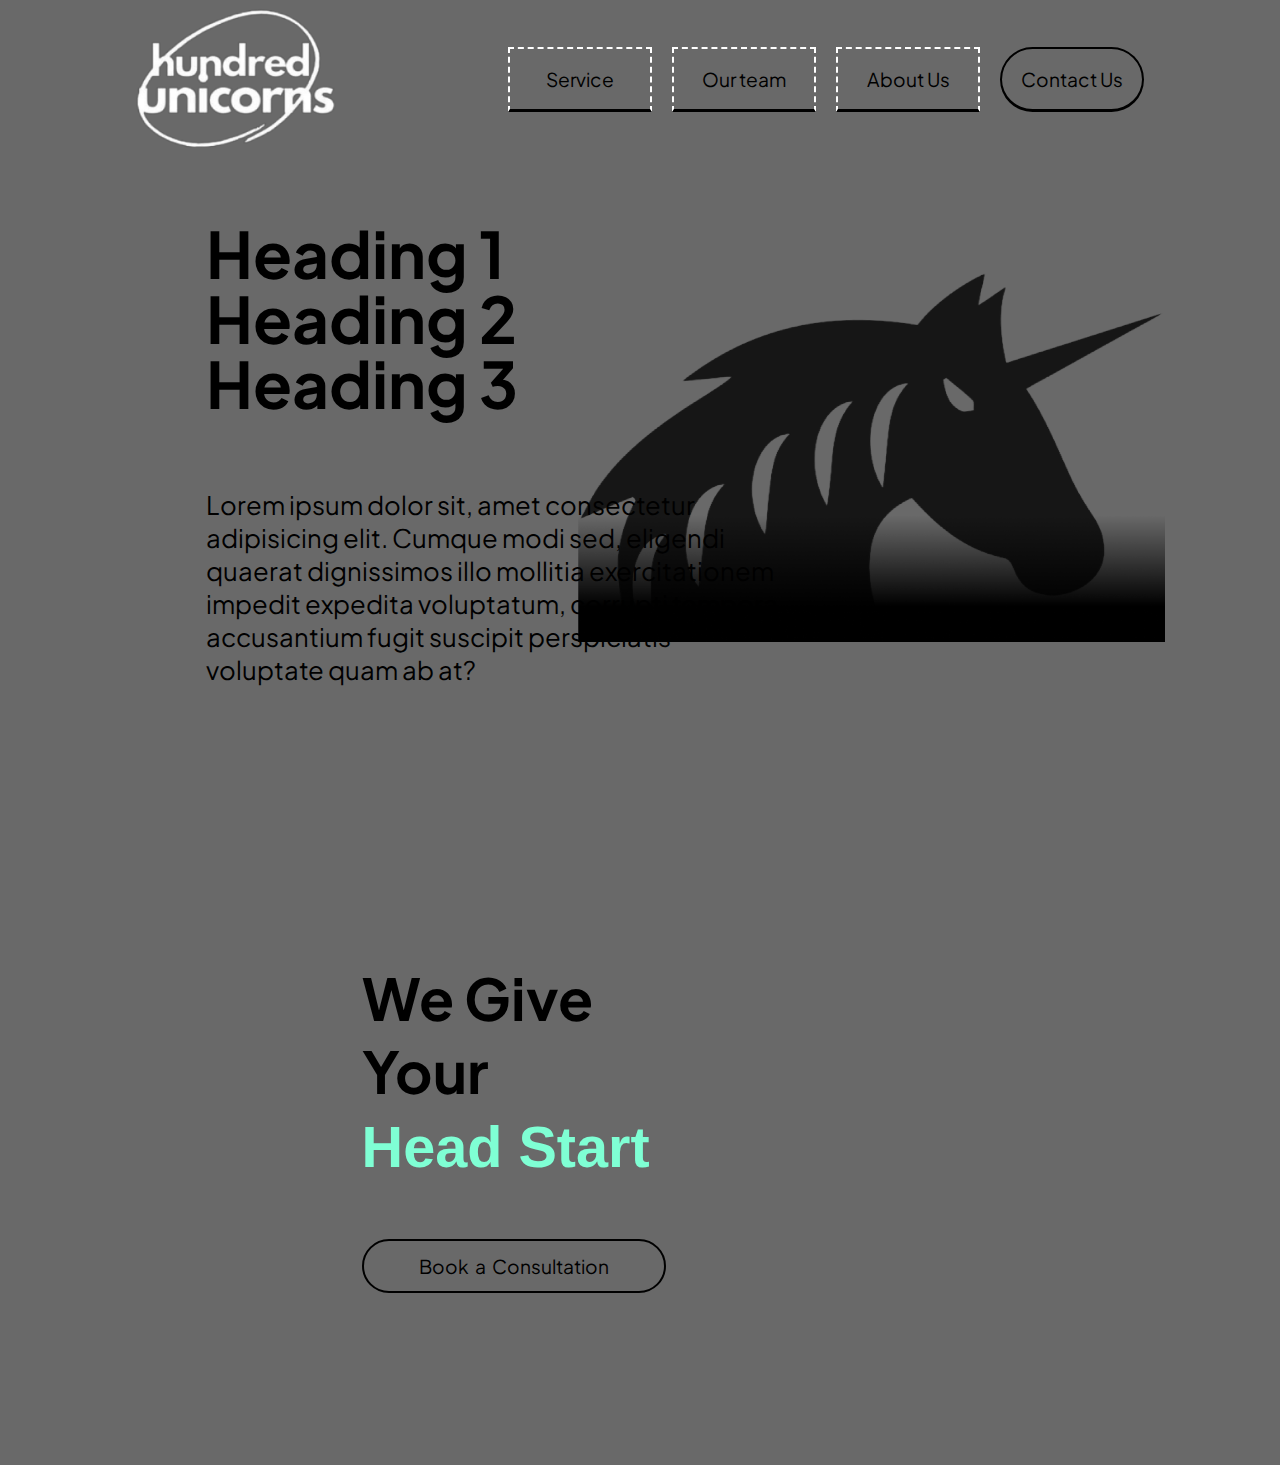
==== index.html @ 68824074 "save" ====
<!DOCTYPE html>
<html lang="en">

<head>
    <meta charset="UTF-8">
    <meta name="viewport" content="width=device-width, initial-scale=0.1">
    <title>Hundred Unicorns</title>



    <link rel="stylesheet"
        href="https://fonts.googleapis.com/css2?family=Plus Jakarta Sans:wght@400;500;600;700&display=swap">

    <link rel="stylesheet" href="css/bg.css">
    <link rel="stylesheet" href="css/nav.css">
    <link rel="stylesheet" href="css/main-unicorn.css">
    <link rel="stylesheet" href="css/main-book.css">
</head>

<body>
    <nav>
        <img src="public/logo1@2x.png" alt="">
        <div id="navbar">
            <a href="" class="nav-item" tabindex="2">
                <li>Service</li>
            </a><a href="" class="nav-item" tabindex="3">
                <li>Our team</li>
            </a><a href="" class="nav-item" tabindex="4">
                <li>About Us</li>
            </a><a href="" id="contact-us-nav" tabindex="1">
                <li>Contact Us</li>
            </a>
        </div>

        <div class="menu">
            <svg width="100" height="100" viewBox="0 0 100 100">
                <path class="line top" d="M 20,30 H 80" />
                <path class="line middle" d="M 20,50 H 80" />
                <path class="line bottom" d="M 20,70 H 80" />
            </svg>
        </div>
    </nav>
    <!-- for the menu in mobile -->
    <div id="menu-phone" class="display-toggle-off">
        <a href="" class="menu-item-bottom" style="border-top-left-radius: 20px; border-top-right-radius: 20px;">
            Service
        </a><a href="" class="menu-item-bottom">
            About us
        </a><a href="" class="menu-item-bottom">
            Our Team
        </a><a href="" id="contact-menu">
            Contact us
        </a>
    </div>
    <script src="./js/nav.js"></script>
    <!-- the above code is only for navabr -->

    <main>
        <section id="unicorn">
            <div>
                <div id="unicorn-1">
                    <!-- for headings -->
                    <div id="unicorn-1-1">
                        <h1>Heading 1</h1>
                        <h1>Heading 2</h1>
                        <h1>Heading 3</h1>
                    </div>
                    <!-- para below heading -->
                    <div id="unicorn-1-2">
                        Lorem ipsum dolor sit, amet consectetur adipisicing elit. Cumque modi sed, eligendi quaerat
                        dignissimos illo mollitia exercitationem impedit expedita voluptatum, corrupti tempora
                        accusantium fugit suscipit perspiciatis voluptate quam ab at?
                    </div>
                </div>
                <!-- <img src="public/unicorn@2x.png" alt=""> -->
            </div>
        </section>

        <section id="book">
            <!-- here the numbers represent how the design is divided -->
            <div id="book-1">
                <h1>
                    We Give
                    <br>
                    Your
                    <br>
                    <span>Head Start</span>
                </h1>
                <a href="">Book &nbsp;a &nbsp;Consultation</a>
            </div>
            <!-- <div id="book-2">
                <img src="public/style-triangle.svg" alt="" id="book-2-1">
                <img src="public/mail.svg" alt="" id="book-2-2">
                <img src="public/arc.svg" alt="" id="book-2-3">
                <img src="public/person@2x.png" alt="" id="book-2-4">
            </div> -->
        </section>
    </main>


</body>

</html>
---- css/bg.css ----
body{
    background:#696969;
}
---- css/nav.css ----
nav {
    display: flex;
    flex-direction: row;
    flex-wrap: nowrap;
    margin: 6px 10vw;
    justify-content: space-between;
    gap: 80px
}

nav>img {
    width: 200px;
}

#navbar {
    display: flex;
    flex-direction: row;
    flex-wrap: wrap;
    gap: 20px;
    align-items: center;
    justify-content: center;

    display: none;

}

@media screen and (min-width:1024px) {
    #navbar {
        display: flex;
    }

    #menu-phone{
        display:none
    }




}

#navbar li {
    list-style: none;
}

#navbar a {
    width: 140px;
    height: 60px;
    font-size: 1.2rem;
    display: flex;
    align-items: center;
    flex-wrap: nowrap;
    justify-content: center;
    color: black;
    text-decoration: none;
    font-family: Plus Jakarta Sans;

    border-bottom: 3px solid #000;

    transition-property: color, background-color, border-color, text-decoration-color, fill, stroke;
    transition-timing-function: cubic-bezier(0.4, 0, 0.2, 1);
    transition-duration: 150ms;
}

.nav-item {
    border: 2px dashed #fff;
    border-bottom: 3px solid #000;
}

.nav-item:hover,
.nav-item:focus {
    border: 2px dashed #000;
    border-bottom: 3px solid #000;
}

#contact-us-nav {
    width: 170px;
    border-radius: 9999px;
    border: 2px solid #000;
    transition-property: color, background-color, border-color, text-decoration-color, fill, stroke;
    transition-timing-function: cubic-bezier(0.4, 0, 0.2, 1);
    transition-duration: 150ms;
}

#contact-us-nav:hover,
#contact-us-nav:focus {
    border: 2px solid #fff;
    background: #000;
    color: #fff;
}

.menu {
    cursor: pointer;
}

.line {
    stroke-width: 6;
    stroke-linecap: round;
    stroke: #000;
    transition: all 500ms;
}

.top {
    transform-origin: 26px 40px;
}

.middle {
    stroke-dasharray: 60 60;
}

.bottom {
    transform-origin: 26px 60px;
}

.menu .line {
    stroke: #000;
}

.menu .top1 {
    transform: rotate(45deg);
}

.menu .middle1 {
    stroke-dasharray: 1 60;
    stroke-dashoffset: -30;
}

.menu .bottom1 {
    transform: rotate(-45deg);
}

.menu {
    display: none
}


@media screen and (max-width:1024px) {
    .menu {
        align-self: center;
        display: flex;
        justify-content: center;
        align-items: center;
        height: 40px;
        width: fit-content;
        border: 2px solid #000;
        width: 50px;
        border-radius: 9999px;
    }

    .menu>svg {
        height: 40px
    }

    nav > img{
        width:10em;
    }

    nav {
        justify-content: space-between;
        gap: 20%;
    }


}

#menu-phone {
    /* width:100%; */
    box-sizing: border-box;
    border: 2px solid #000;
    text-align: left;
    /* padding: 0px 8px; */
    border-radius: 20px;
    /* display: flex; */
    color: #000;
    flex-direction: column;
    font-family: Plus Jakarta Sans;
    transition: transform,display ease-in 0.3s;
    margin-bottom: 20px;
}

#menu-phone>a {
    color: #000;
    width:100%;
    /* align-self:center; */
    text-align:center;
    box-sizing: border-box;
    padding: 4px;
    font-size:1.1rem;
    
    text-decoration: none;
    /* border-bottom:2px solid #000; */
}

#menu-phone > a:hover{
    font-size:1.18rem;
    color:#fff;

}



.menu-item-bottom {
    border-bottom:2px solid #000;
}

.menu-item-bottom:hover{
    background: #696969;
    color:#fff
}

#contact-menu{
    width: 170px;
    /* border-radius: 9999px; */
    border-bottom-right-radius: 20px;
    border-bottom-left-radius: 20px;
    /* border: 2px solid #000; */
    transition-property: color, background-color, border-color, text-decoration-color, fill, stroke;
    transition-timing-function: cubic-bezier(0.4, 0, 0.2, 1);
    transition-duration: 150ms;
    color:#fff;
}

#contact-menu:hover,
#contact-menu:focus {
    /* border: 2px solid #fff; */
    background: #000;
    color: #fff;
}

.display-toggle-on{
    display:flex;
}
.display-toggle-off{
    display:none;
}
---- css/main-unicorn.css ----
#unicorn{
    display: flex;
    flex-direction:row;
    align-items:center;
    justify-content:center;
    background: url("../public/unicorn@2x.png");
    background-size: 80%;
    background-repeat: no-repeat;
    background-position: center;
    background-clip: content-box;
    /* background-blend-mode: difference; */
    height:600px;
    margin-left:15%;
}

#unicorn > div{
    display: flex;
}

#unicorn-1{
    display:flex;
    flex-direction:column;
    gap:80px;
    justify-content:center;
    width:50%;
    min-width:600px;

    padding: 5px 8px;
    box-sizing: border-box;

    font-family: Plus Jakarta Sans;

    z-index:2
}

#unicorn-1-1  h1{
    margin:-15px 0px;
    /* color:red; */
    font-size:4rem;
    
}

#unicorn-1-2{
    font-size:1.6rem;
    
}



@media screen and (max-width:1024px){
    #unicorn-1{
        /* width:100%; */
        min-width: 100%;
        gap:40px;
        
    }

    #unicorn-1-2{
        font-size:1.1rem;
    }

    #unicorn-1-1  h1{
        /* color:red; */
        font-size:2.5rem;
        
    }

    #unicorn{
        background-size:100%;
        height: 400px;
        margin-left:5%;
        
    }
}
---- css/main-book.css ----
#book {
    font-family: Plus Jakarta Sans;
    height: 700px;
    display: flex;
    align-items: center;
    justify-content: center;
    gap: 20%;
    margin-left:-20%;
    flex-wrap:wrap;
}

#book-1 {
    padding:6px 8px;
    display: flex;
    flex-direction: column;
    gap: 20px;
}

#book-1>h1 {
    font-size: 3.6rem;
    color: #000;
}

#book-1>h1>span {
    color: aquamarine;
    font-family: 'Lucida Sans', 'Lucida Sans Regular', 'Lucida Grande', 'Lucida Sans Unicode', Geneva, Verdana, sans-serif;
}

#book-1>a {
    color: #000;
    text-decoration: none;
    font-size: 1.2rem;
    border: 2px solid hsl(0, 0%, 0%);
    /* padding:6px 18px; */
    /* text-align:center; */
    display: flex;
    justify-content: center;
    align-items: center;
    width: 300px;
    height: 50px;
    border-radius: 9999px;

    transition-property: color, background-color, border-color, text-decoration-color, fill, stroke;
    transition-timing-function: cubic-bezier(0.4, 0, 0.2, 1);
    transition-duration: 150ms;
}

#book-1>a:hover {
    color: #fff;
    background-color: #000;
    border-color: #fff;
}

#book-2{
    /* display: block; */
    /* align-items:center;; */
    position: relative;
    top:-160px;
    /* margin-top:160px; */
    box-sizing: border-box;
    /* height: 500px;
    width:600px; */
    /* border:2px solid #fff; */
}

#book-2-1 { 
    /* triangle */
    top:-30px;
    left:-70px;

    position: absolute;
}

#book-2-2 {
    /* mail */
    top:300px;
    left:-200px;
    transform:scale(1.4);
    position: absolute;
}

#book-2-3 {
    /* arc */
    /* top:0px; */
    height:400px;
    position: absolute;
}

#book-2-4 {
    /* person */
    top:-70px;
    left:45px;
    height:550px;
    position: absolute;
}

@media screen and (max-width:1024px){
    #book{
        flex-direction:column;
        /* gap:50%; */
        margin-left:0%;
    }

    #book-1 > a {
        font-size:0.8rem;
        width:fit-content;
        height: fit-content;
        padding:12px;
    }

    #book-1 > h1{
        font-size:2.4rem;
        padding:4px;
    }

    #book-2{
        transform: scale(80%);
    }

}
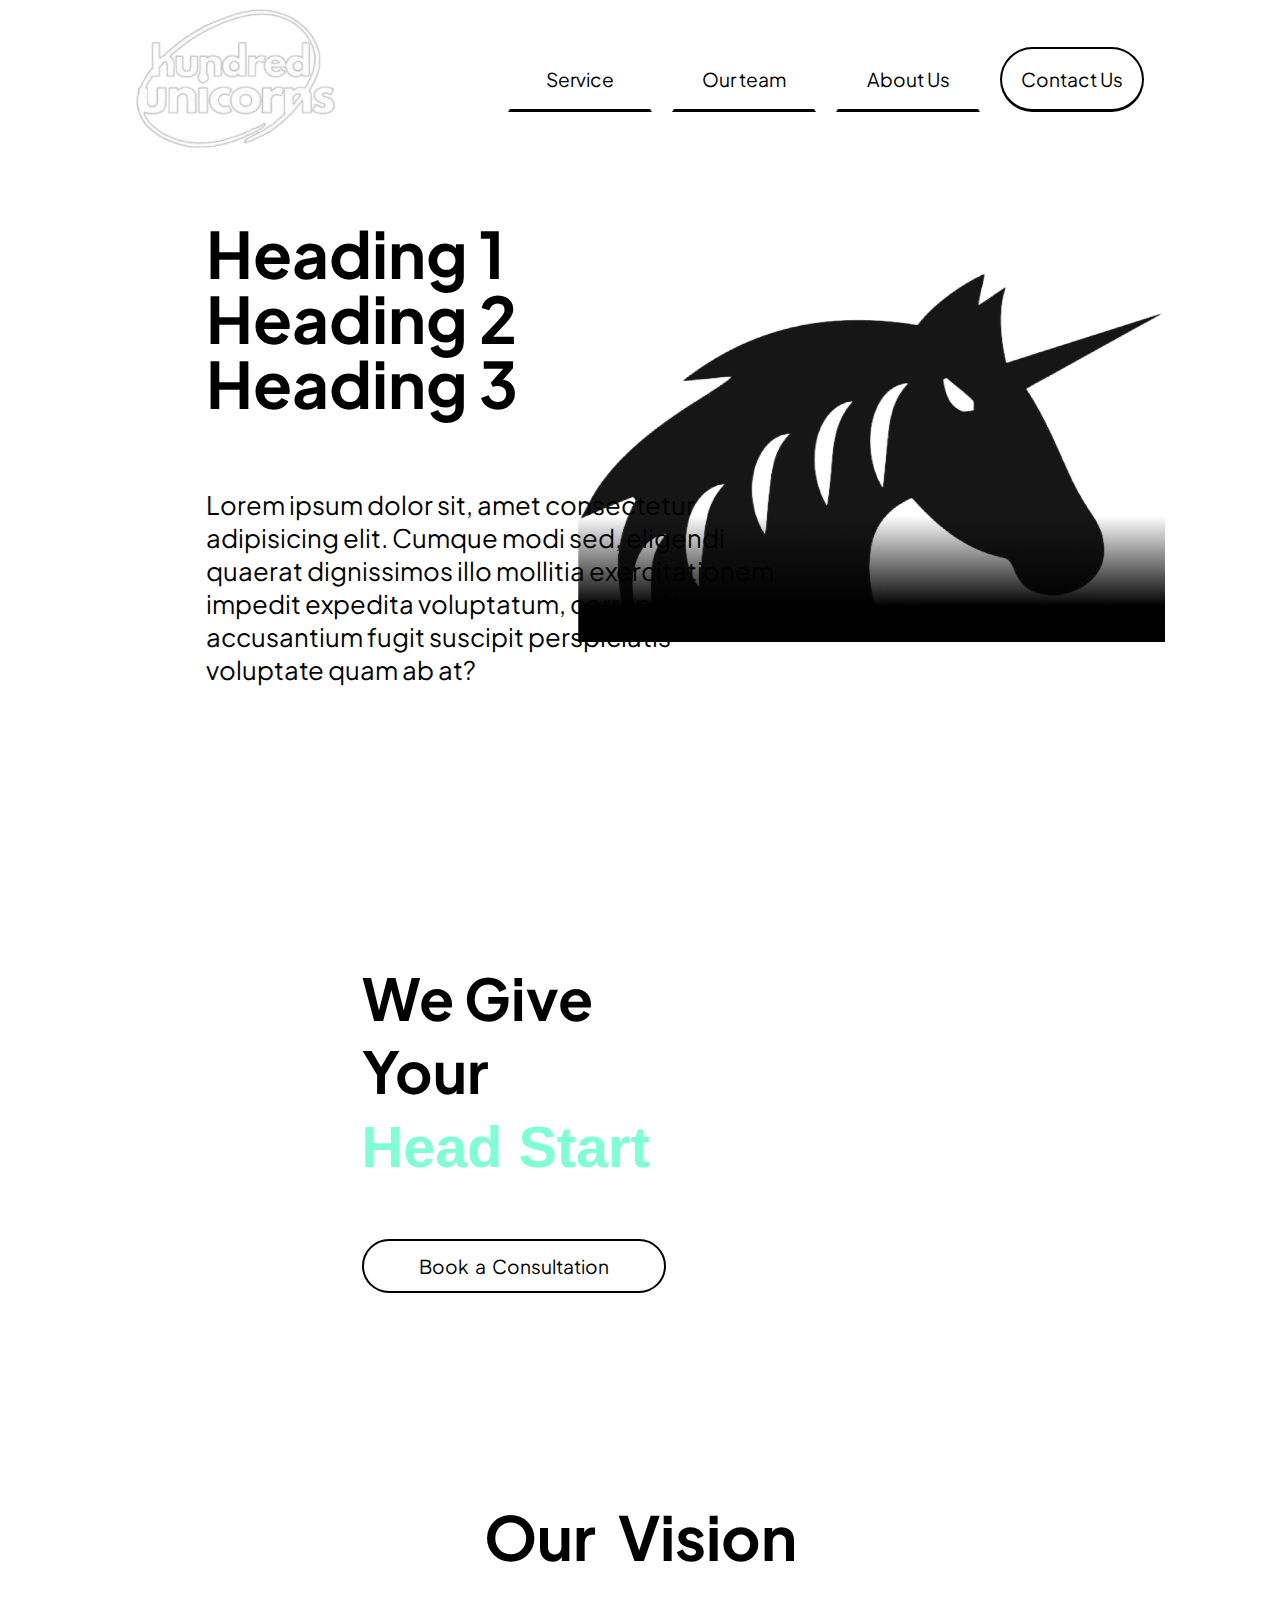
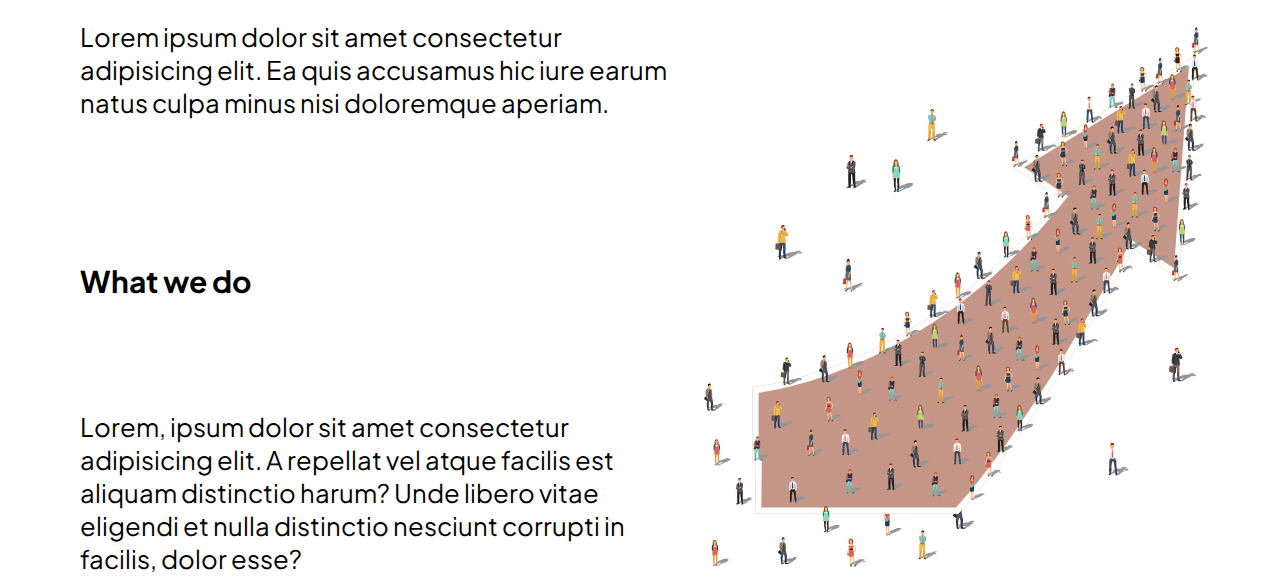
==== commit a1011e9a: "save" ====
--- a/index.html
+++ b/index.html
@@ -15,6 +15,7 @@
     <link rel="stylesheet" href="css/nav.css">
     <link rel="stylesheet" href="css/main-unicorn.css">
     <link rel="stylesheet" href="css/main-book.css">
+    <link rel="stylesheet" href="css/main-vision.css">
 </head>
 
 <body>
@@ -95,6 +96,21 @@
                 <img src="public/person@2x.png" alt="" id="book-2-4">
             </div> -->
         </section>
+
+        <section id="vision">
+            <h1>
+                Our &nbsp;Vision
+            </h1>
+            <div id="vision-flex">
+                <div id="vision-1">
+                    Lorem ipsum dolor sit amet consectetur adipisicing elit. Ea quis accusamus hic iure earum natus culpa minus nisi doloremque aperiam.
+                    <br><br>
+                    <h3 class="what-we-do">What we do</h3>
+                    Lorem, ipsum dolor sit amet consectetur adipisicing elit. A repellat vel atque facilis est aliquam distinctio harum? Unde libero vitae eligendi et nulla distinctio nesciunt corrupti in facilis, dolor esse?
+                </div>
+                <img src="./public/arrow-svg.svg" alt="">
+            </div>
+        </section>
     </main>
 
 
--- a/css/bg.css
+++ b/css/bg.css
@@ -1,3 +1,4 @@
 body{
-    background:#696969;
+    /* background:#696969; */
+    background:#fff;
 }--- a/css/nav.css
+++ b/css/nav.css
@@ -83,6 +83,7 @@
 #contact-us-nav:hover,
 #contact-us-nav:focus {
     border: 2px solid #fff;
+    border-bottom:3px solid #fff;
     background: #000;
     color: #fff;
 }
--- a/css/main-unicorn.css
+++ b/css/main-unicorn.css
@@ -29,8 +29,6 @@
     box-sizing: border-box;
 
     font-family: Plus Jakarta Sans;
-
-    z-index:2
 }
 
 #unicorn-1-1  h1{
--- a/css/main-book.css
+++ b/css/main-book.css
@@ -113,8 +113,8 @@
         padding:4px;
     }
 
-    #book-2{
+    /* #book-2{
         transform: scale(80%);
-    }
+    } */
 
 }--- a/css/main-vision.css
+++ b/css/main-vision.css
@@ -0,0 +1,78 @@
+#vision {
+    height: 400px;
+    /* margin-left:15%; */
+
+    font-family: Plus Jakarta Sans;
+}
+
+#vision>h1 {
+    text-align: center;
+    font-size: 3.8rem;
+
+
+}
+
+#vision>div {
+    /* margin-left:-15%; */
+    display: flex;
+    flex-direction: row;
+    justify-content: center;
+    align-items: center;
+    flex-wrap: wrap;
+}
+
+#vision-1 {
+    display: flex;
+    flex-direction: column;
+    gap: 80px;
+    justify-content: center;
+    width: 50%;
+    min-width: 600px;
+
+    padding: 5px 8px;
+    box-sizing: border-box;
+    font-size: 1.6rem;
+
+    font-family: Plus Jakarta Sans;
+}
+
+#vision>div>img {
+    height: 80vh;
+}
+
+#vision>div>img {
+    height: 60vh;
+}
+
+.what-we-do{
+    margin
+}
+
+@media screen and (max-width:1024px) {
+    #vision-1 {
+        /* width:100%; */
+        min-width: 100%;
+        gap: 40px;
+        font-size: 1.1rem;
+
+    }
+
+    #vision>div {
+        margin-left: -5%;
+    }
+
+    #vision {
+        background-size: 100%;
+        height: 400px;
+        margin-left: 5%;
+
+    }
+
+    #vision>h1 {
+        font-size: 2.5rem;
+    }
+
+    #vision>div>img {
+        height: 60vh;
+    }
+}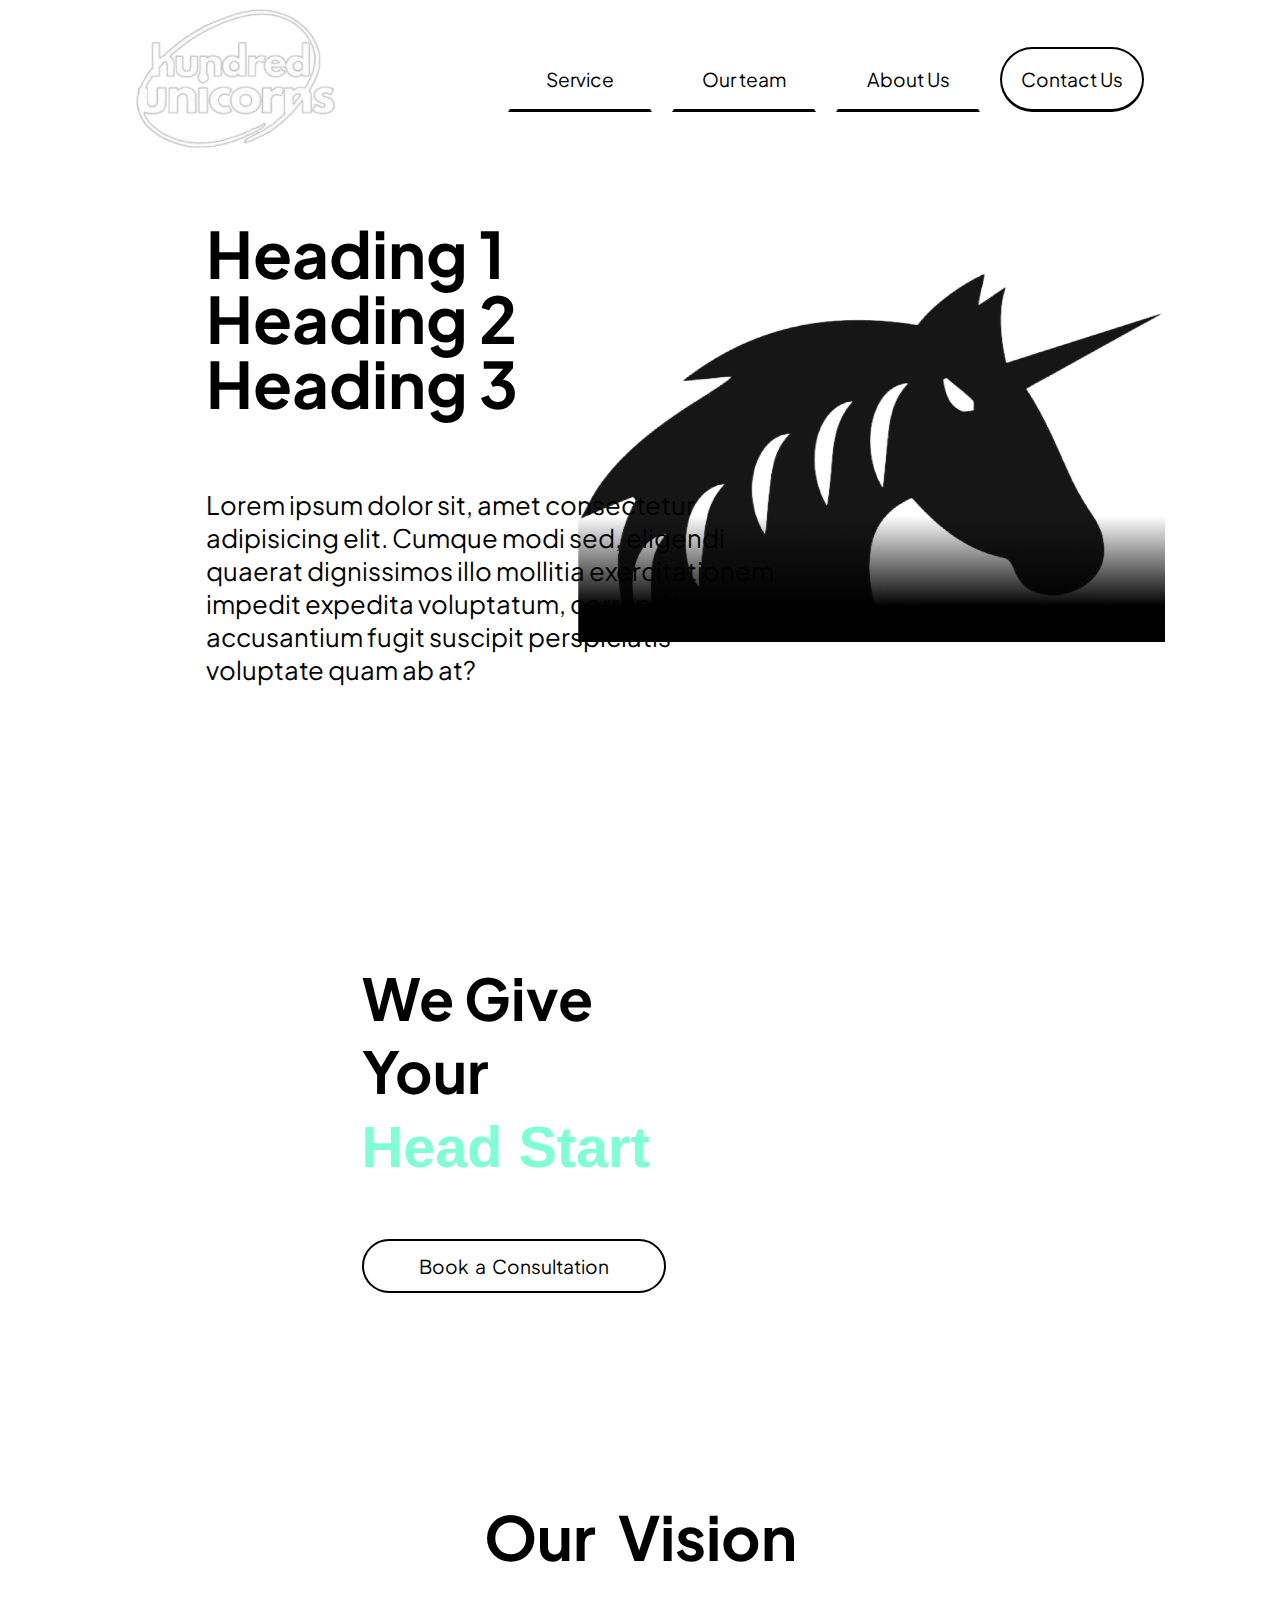
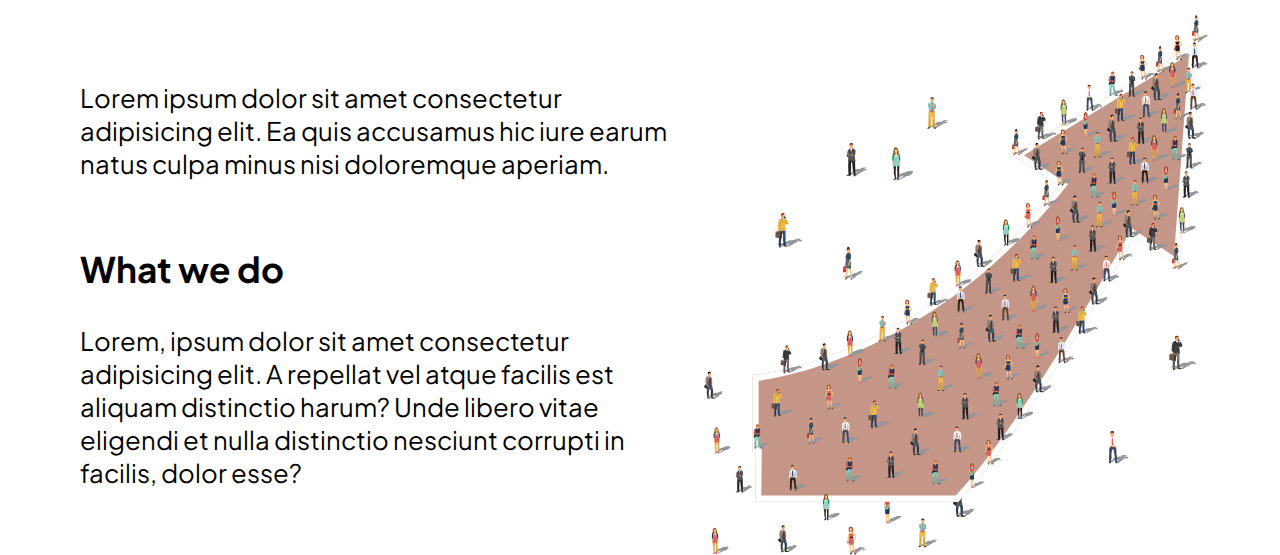
==== commit 563944fa: "save" ====
--- a/index.html
+++ b/index.html
@@ -104,8 +104,10 @@
             <div id="vision-flex">
                 <div id="vision-1">
                     Lorem ipsum dolor sit amet consectetur adipisicing elit. Ea quis accusamus hic iure earum natus culpa minus nisi doloremque aperiam.
-                    <br><br>
+                    <br><br><br>
                     <h3 class="what-we-do">What we do</h3>
+                    <br>
+                    
                     Lorem, ipsum dolor sit amet consectetur adipisicing elit. A repellat vel atque facilis est aliquam distinctio harum? Unde libero vitae eligendi et nulla distinctio nesciunt corrupti in facilis, dolor esse?
                 </div>
                 <img src="./public/arrow-svg.svg" alt="">
--- a/css/main-vision.css
+++ b/css/main-vision.css
@@ -24,7 +24,7 @@
 #vision-1 {
     display: flex;
     flex-direction: column;
-    gap: 80px;
+    /* gap: 80px; */
     justify-content: center;
     width: 50%;
     min-width: 600px;
@@ -45,14 +45,15 @@
 }
 
 .what-we-do{
-    margin
+    font-size:2.2rem;
+    margin:0px ;
 }
 
 @media screen and (max-width:1024px) {
     #vision-1 {
         /* width:100%; */
         min-width: 100%;
-        gap: 40px;
+        /* gap: 40px; */
         font-size: 1.1rem;
 
     }
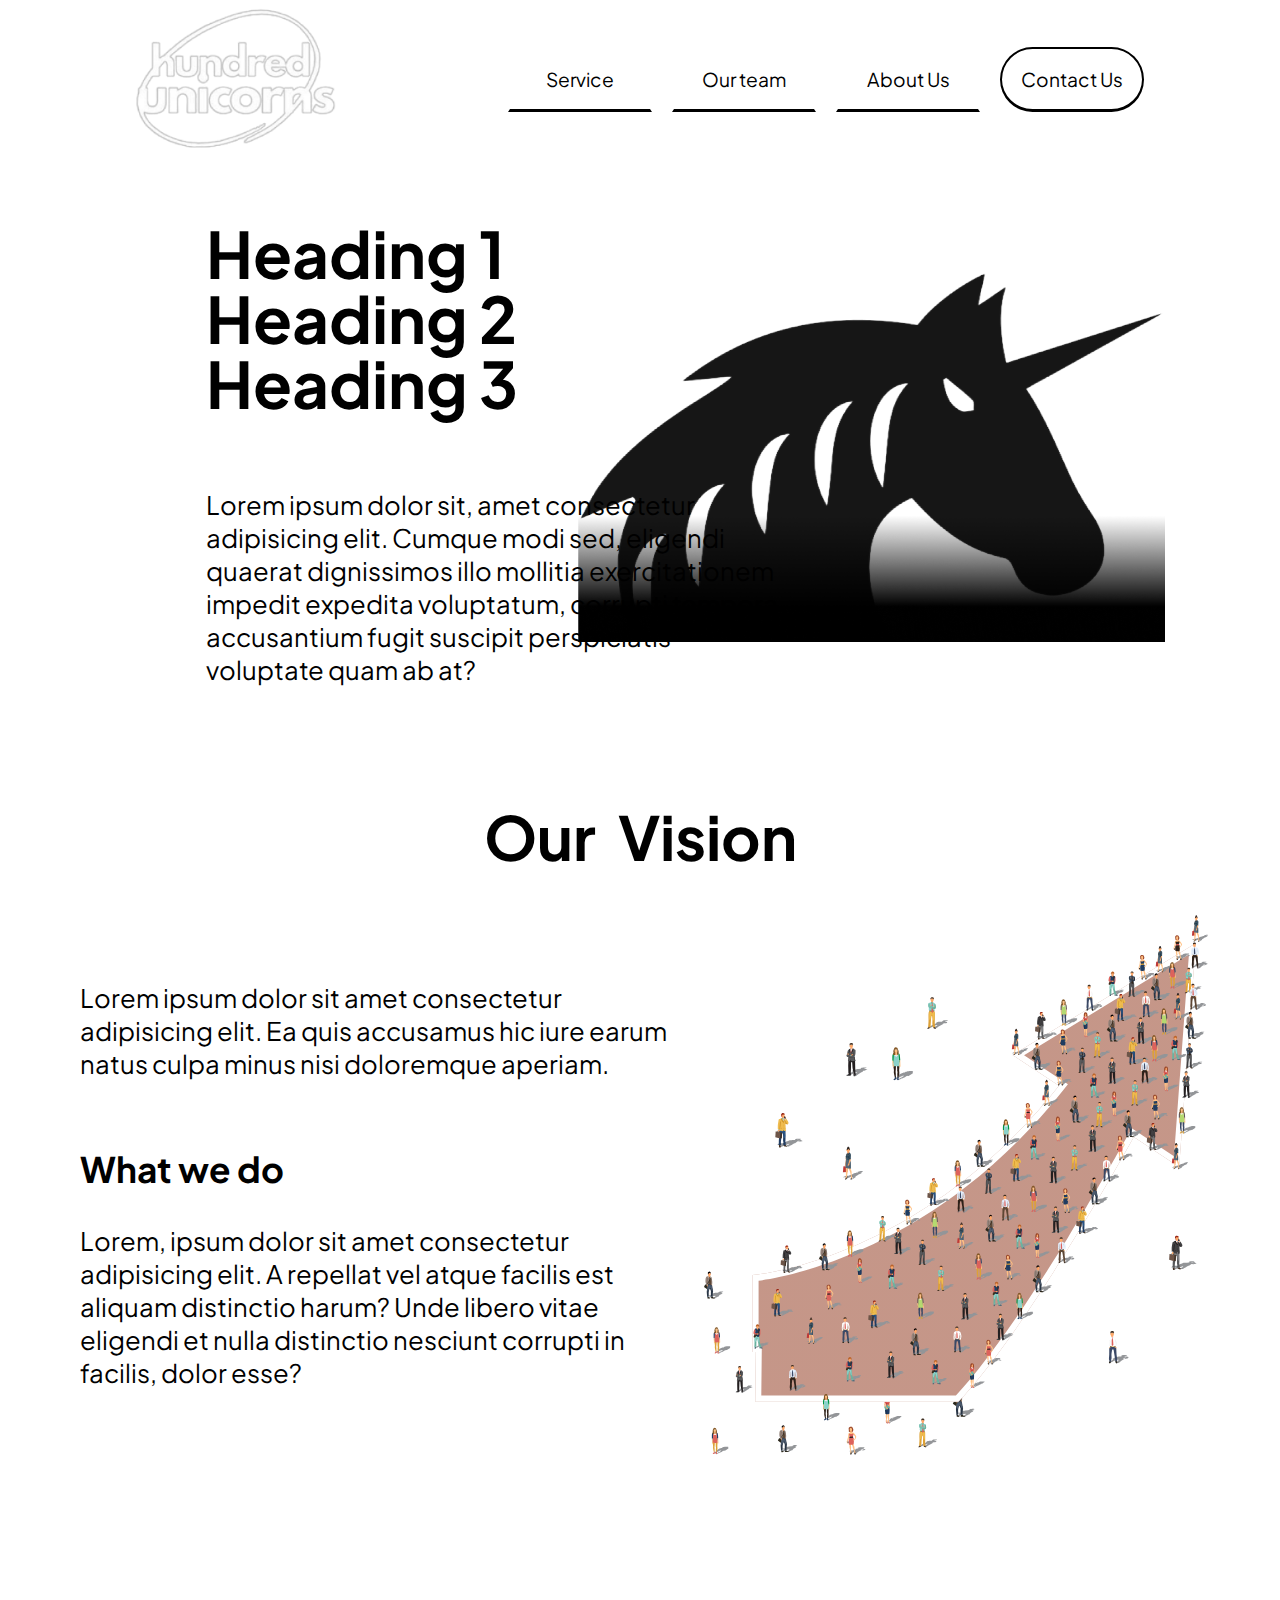
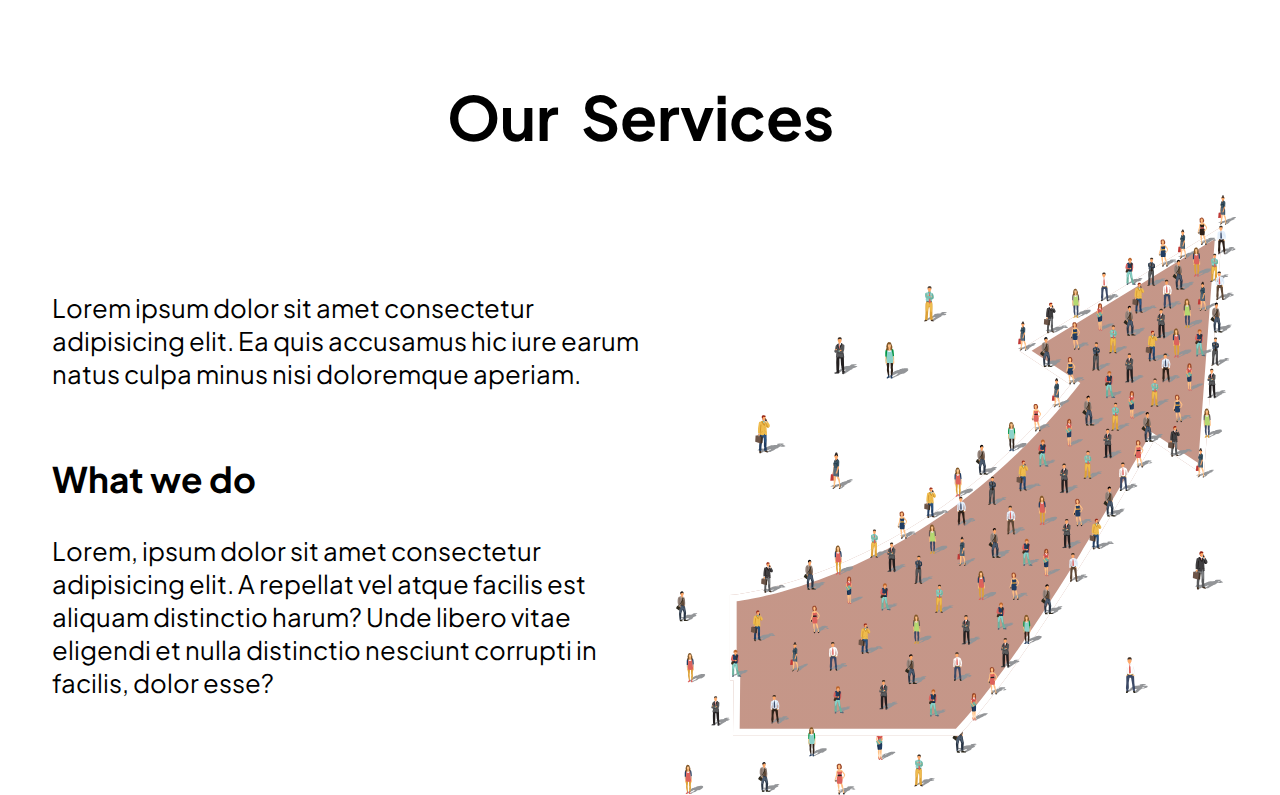
==== commit abdcf75b: "service" ====
--- a/index.html
+++ b/index.html
@@ -14,8 +14,9 @@
     <link rel="stylesheet" href="css/bg.css">
     <link rel="stylesheet" href="css/nav.css">
     <link rel="stylesheet" href="css/main-unicorn.css">
-    <link rel="stylesheet" href="css/main-book.css">
+    <!-- <link rel="stylesheet" href="css/main-book.css"> -->
     <link rel="stylesheet" href="css/main-vision.css">
+    <link rel="stylesheet" href="css/main-service.css">
 </head>
 
 <body>
@@ -77,25 +78,7 @@
             </div>
         </section>
 
-        <section id="book">
-            <!-- here the numbers represent how the design is divided -->
-            <div id="book-1">
-                <h1>
-                    We Give
-                    <br>
-                    Your
-                    <br>
-                    <span>Head Start</span>
-                </h1>
-                <a href="">Book &nbsp;a &nbsp;Consultation</a>
-            </div>
-            <!-- <div id="book-2">
-                <img src="public/style-triangle.svg" alt="" id="book-2-1">
-                <img src="public/mail.svg" alt="" id="book-2-2">
-                <img src="public/arc.svg" alt="" id="book-2-3">
-                <img src="public/person@2x.png" alt="" id="book-2-4">
-            </div> -->
-        </section>
+        <!-- here is the book section -->
 
         <section id="vision">
             <h1>
@@ -113,6 +96,23 @@
                 <img src="./public/arrow-svg.svg" alt="">
             </div>
         </section>
+
+        <section id="service">
+            <h1>
+                Our &nbsp;Services
+            </h1>
+            <div id="service-flex">
+                <div id="service-1">
+                    Lorem ipsum dolor sit amet consectetur adipisicing elit. Ea quis accusamus hic iure earum natus culpa minus nisi doloremque aperiam.
+                    <br><br><br>
+                    <h3 class="what-we-do">What we do</h3>
+                    <br>
+                    
+                    Lorem, ipsum dolor sit amet consectetur adipisicing elit. A repellat vel atque facilis est aliquam distinctio harum? Unde libero vitae eligendi et nulla distinctio nesciunt corrupti in facilis, dolor esse?
+                </div>
+                <img src="./public/arrow-svg.svg" alt="">
+            </div>
+        </section>
     </main>
 
 
--- a/css/main-book.css
+++ b/css/main-book.css
@@ -7,6 +7,8 @@
     gap: 20%;
     margin-left:-20%;
     flex-wrap:wrap;
+
+    display:none;
 }
 
 #book-1 {
--- a/css/main-service.css
+++ b/css/main-service.css
@@ -0,0 +1,81 @@
+#service {
+    height: 600px;
+    /* margin-left:15%; */
+    margin-top:480px;
+
+    font-family: Plus Jakarta Sans;
+}
+
+#service>h1 {
+    text-align: center;
+    font-size: 3.8rem;
+
+
+}
+
+#service>div {
+    /* margin-left:-15%; */
+    display: flex;
+    flex-direction: row;
+    justify-content: center;
+    align-items: center;
+    flex-wrap: wrap;
+}
+
+#service-1 {
+    display: flex;
+    flex-direction: column;
+    /* gap: 80px; */
+    justify-content: center;
+    width: 50%;
+    min-width: 600px;
+
+    padding: 5px 8px;
+    box-sizing: border-box;
+    font-size: 1.6rem;
+
+    font-family: Plus Jakarta Sans;
+}
+
+#service>div>img {
+    height: 80vh;
+}
+
+#service>div>img {
+    height: 600px;
+}
+
+.what-we-do{
+    font-size:2.2rem;
+    margin:0px ;
+}
+
+@media screen and (max-width:1024px) {
+    #service-1 {
+        /* width:100%; */
+        min-width: 100%;
+        /* gap: 40px; */
+        font-size: 1.1rem;
+
+    }
+
+    #service>div {
+        margin-left: -5%;
+    }
+
+    #service {
+        background-size: 100%;
+        height: 400px;
+        /* margin-top:200px; */
+        margin-left: 5%;
+
+    }
+
+    #service>h1 {
+        font-size: 2.5rem;
+    }
+
+    #service>div>img {
+        height: 400px;
+    }
+}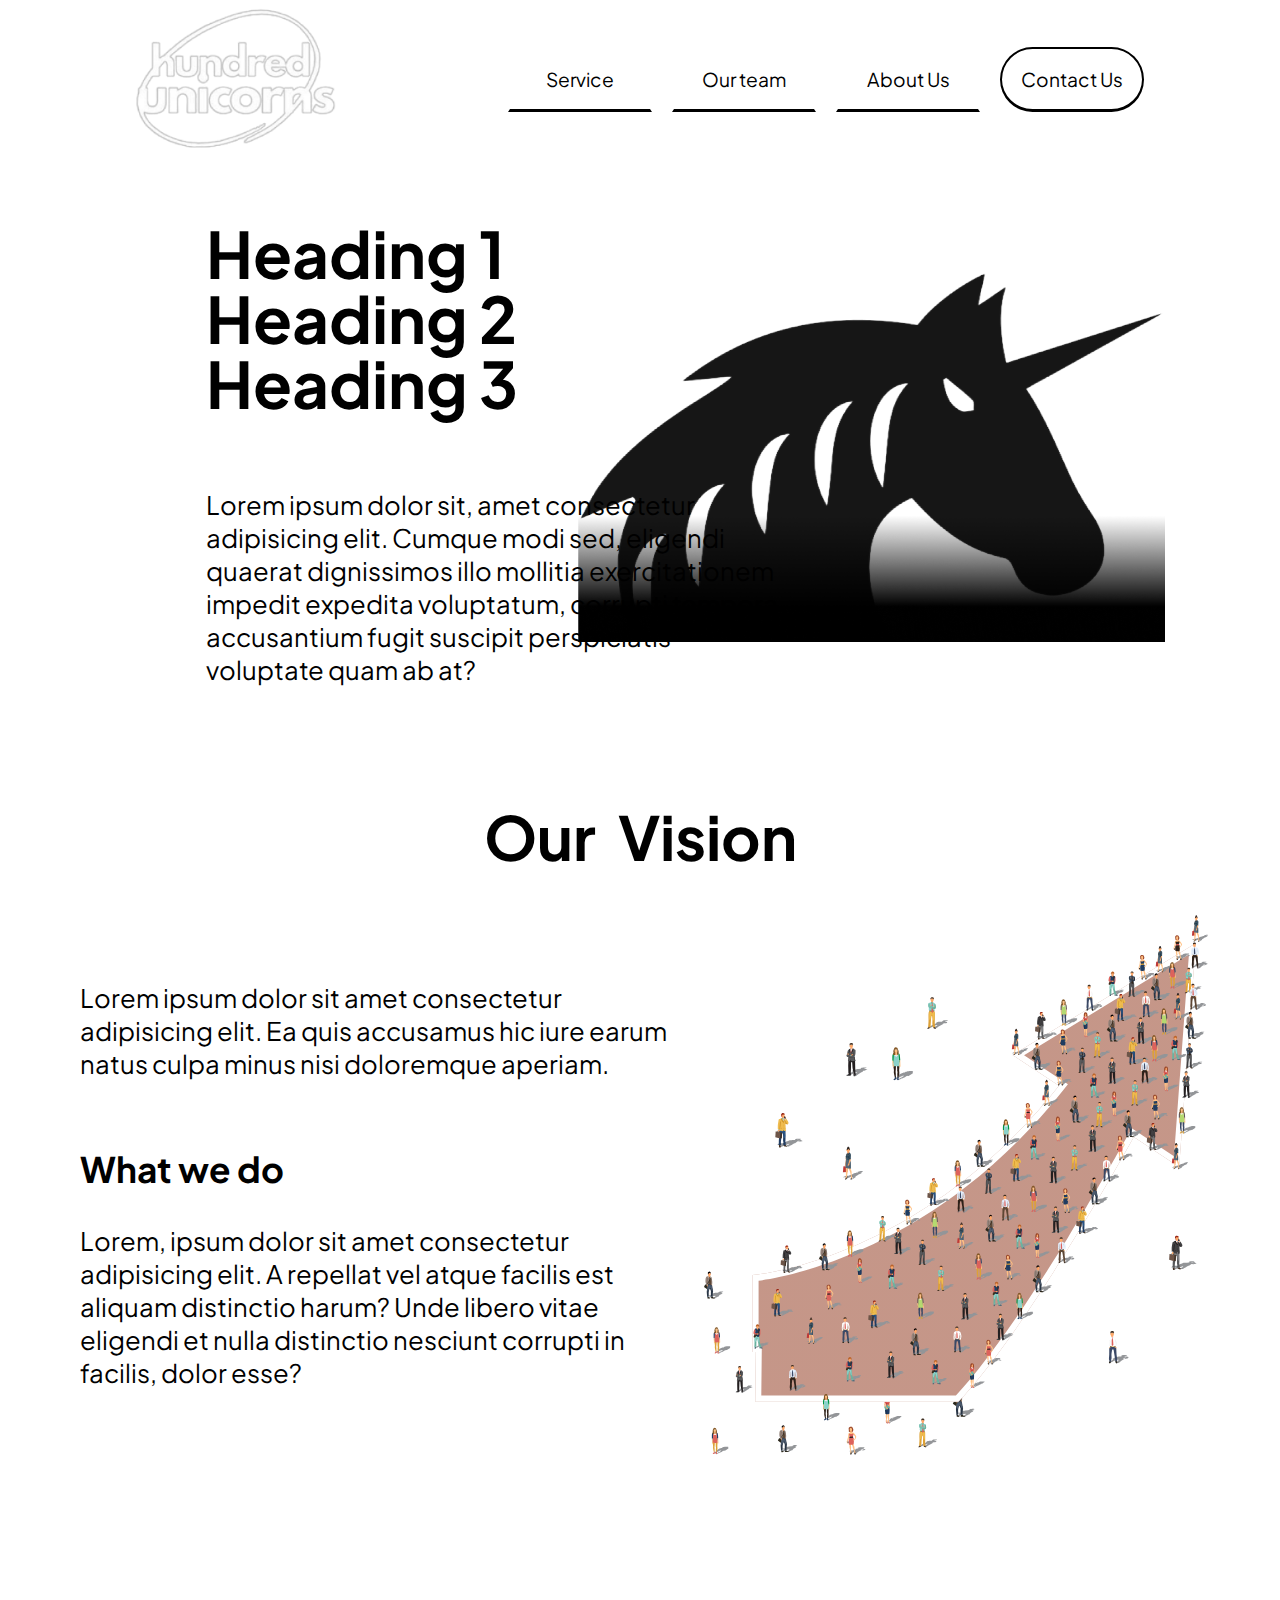
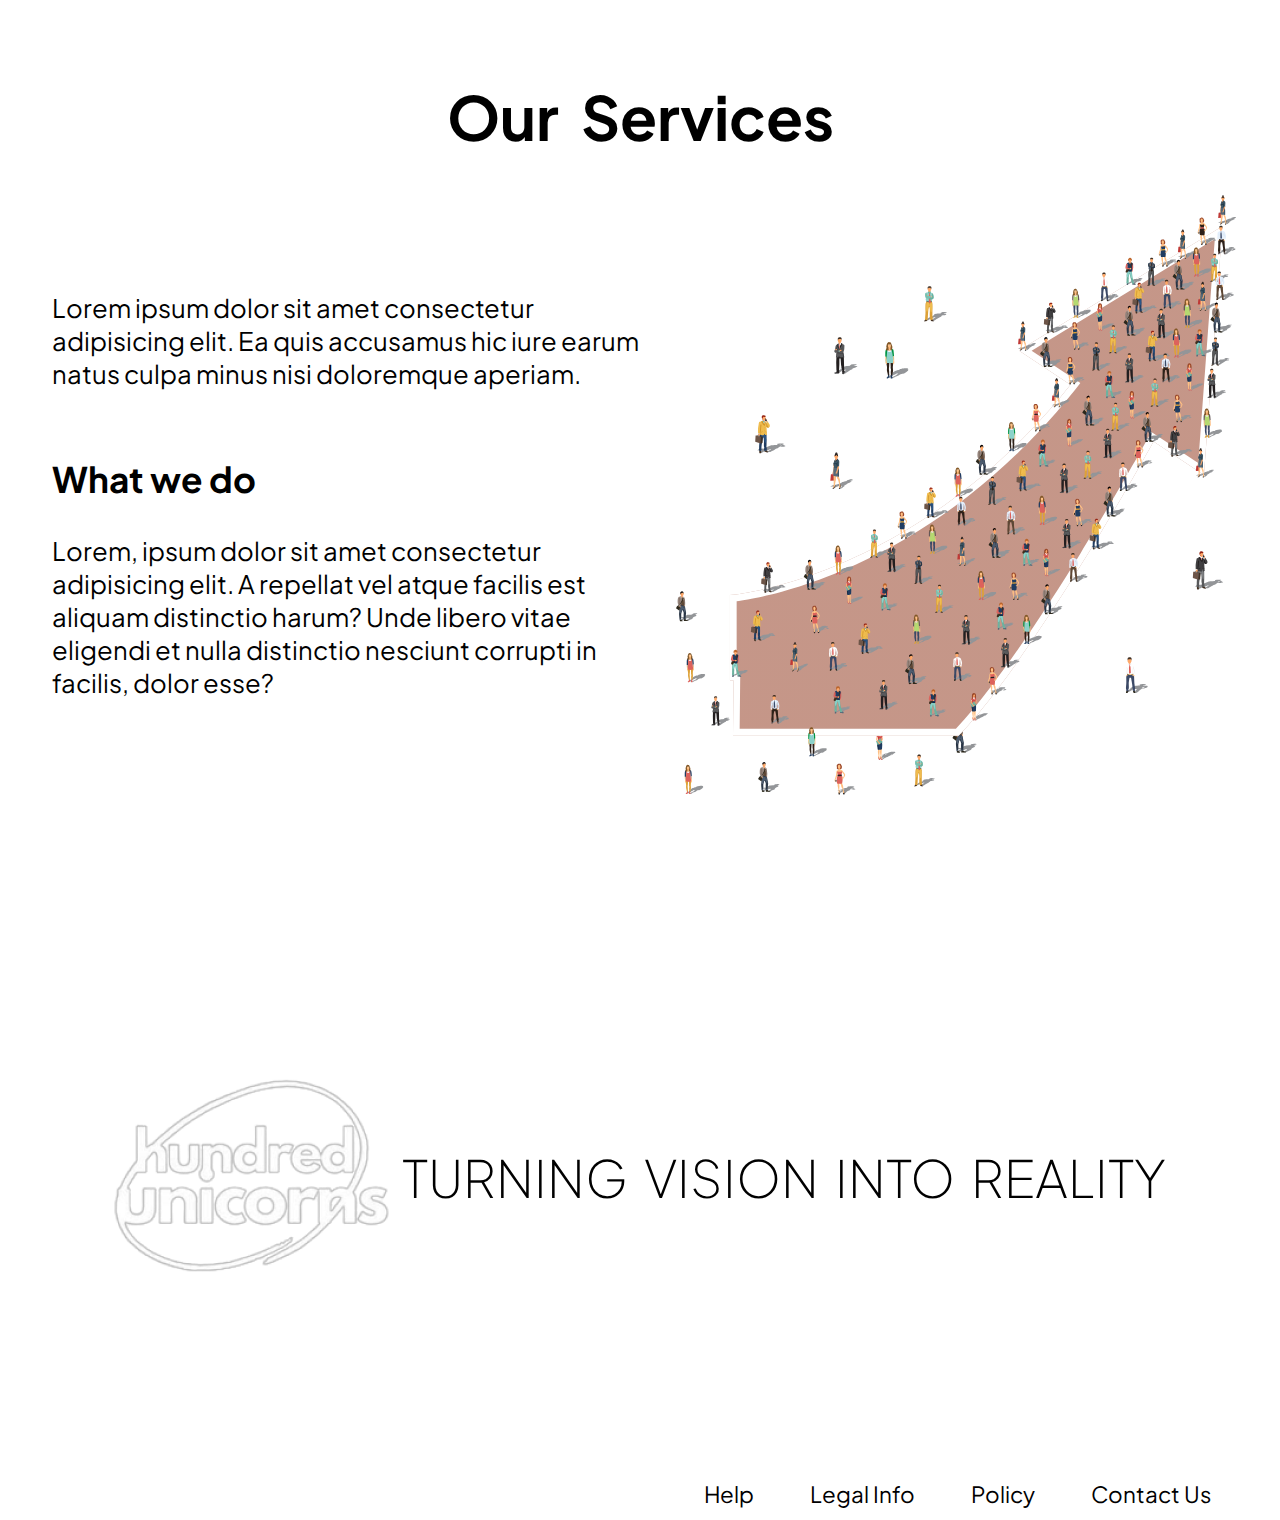
==== commit 861f2d04: "code" ====
--- a/index.html
+++ b/index.html
@@ -17,6 +17,7 @@
     <!-- <link rel="stylesheet" href="css/main-book.css"> -->
     <link rel="stylesheet" href="css/main-vision.css">
     <link rel="stylesheet" href="css/main-service.css">
+    <link rel="stylesheet" href="css/footer.css">
 </head>
 
 <body>
@@ -86,12 +87,15 @@
             </h1>
             <div id="vision-flex">
                 <div id="vision-1">
-                    Lorem ipsum dolor sit amet consectetur adipisicing elit. Ea quis accusamus hic iure earum natus culpa minus nisi doloremque aperiam.
+                    Lorem ipsum dolor sit amet consectetur adipisicing elit. Ea quis accusamus hic iure earum natus
+                    culpa minus nisi doloremque aperiam.
                     <br><br><br>
                     <h3 class="what-we-do">What we do</h3>
                     <br>
-                    
-                    Lorem, ipsum dolor sit amet consectetur adipisicing elit. A repellat vel atque facilis est aliquam distinctio harum? Unde libero vitae eligendi et nulla distinctio nesciunt corrupti in facilis, dolor esse?
+
+                    Lorem, ipsum dolor sit amet consectetur adipisicing elit. A repellat vel atque facilis est aliquam
+                    distinctio harum? Unde libero vitae eligendi et nulla distinctio nesciunt corrupti in facilis, dolor
+                    esse?
                 </div>
                 <img src="./public/arrow-svg.svg" alt="">
             </div>
@@ -103,18 +107,37 @@
             </h1>
             <div id="service-flex">
                 <div id="service-1">
-                    Lorem ipsum dolor sit amet consectetur adipisicing elit. Ea quis accusamus hic iure earum natus culpa minus nisi doloremque aperiam.
+                    Lorem ipsum dolor sit amet consectetur adipisicing elit. Ea quis accusamus hic iure earum natus
+                    culpa minus nisi doloremque aperiam.
                     <br><br><br>
                     <h3 class="what-we-do">What we do</h3>
                     <br>
-                    
-                    Lorem, ipsum dolor sit amet consectetur adipisicing elit. A repellat vel atque facilis est aliquam distinctio harum? Unde libero vitae eligendi et nulla distinctio nesciunt corrupti in facilis, dolor esse?
+
+                    Lorem, ipsum dolor sit amet consectetur adipisicing elit. A repellat vel atque facilis est aliquam
+                    distinctio harum? Unde libero vitae eligendi et nulla distinctio nesciunt corrupti in facilis, dolor
+                    esse?
                 </div>
                 <img src="./public/arrow-svg.svg" alt="">
             </div>
         </section>
     </main>
 
+    <footer>
+        <div id="foot-center">
+            <img src="./public/logo1@2x.png" alt="">
+            <h1>Turning &nbsp;vision &nbsp;into &nbsp;reality</h1>
+        </div>
+        <div id="footer-bottom">
+            <!-- this contains footer menu etc; -->
+            <div id="footer-menu">
+                <a href="">Help</a>
+                <a href="">Legal Info</a>
+                <a href="">Policy</a>
+                <a href="">Contact Us</a>
+            </div>
+        </div>
+    </footer>
+
 
 </body>
 
--- a/css/bg.css
+++ b/css/bg.css
@@ -1,4 +1,7 @@
 body{
     /* background:#696969; */
     background:#fff;
+
+    /* please do not remove this margin */
+    /* margin:0px; */
 }--- a/css/footer.css
+++ b/css/footer.css
@@ -0,0 +1,63 @@
+footer {
+    display: flex;
+    flex-direction: column;
+    /* justify-content: center; */
+    align-items: center;
+    padding-top: 400px;
+
+    font-family: Plus Jakarta Sans;
+}
+
+#foot-center>h1 {
+    font-size: 3.2rem;
+    color: #000;
+    text-transform: uppercase;
+    text-align: center;
+    font-weight: lighter;
+}
+
+#foot-center {
+    display: flex;
+    justify-content: center;
+    gap: 12px;
+    flex-wrap: wrap;
+    align-items: center;
+
+    padding-bottom: 200px;
+}
+
+#footer-bottom {
+    display: flex;
+    /* display: block; */
+    /* text-align: end; */
+    align-items: center;
+    /* background-color: #000; */
+    width: 98%;
+    /* gap: 10px; */
+    flex-direction: row;
+    justify-content: end;
+}
+
+#footer-menu {
+    display: flex;
+    /* display: block; */
+    /* text-align: end; */
+    align-items: center;
+    /* background-color: #000; */
+    width: 98%;
+    /* gap: 10px; */
+    flex-direction: row;
+    justify-content: end;
+    
+    flex-wrap: wrap;
+    /* gap:12px; */
+}
+
+#footer-menu>a {
+    padding: 4px 8px;
+    margin-right: 40px;
+    /* border:1px solid #000; */
+    color: #000;
+    font-size: 1.4rem;
+    text-decoration: none;
+}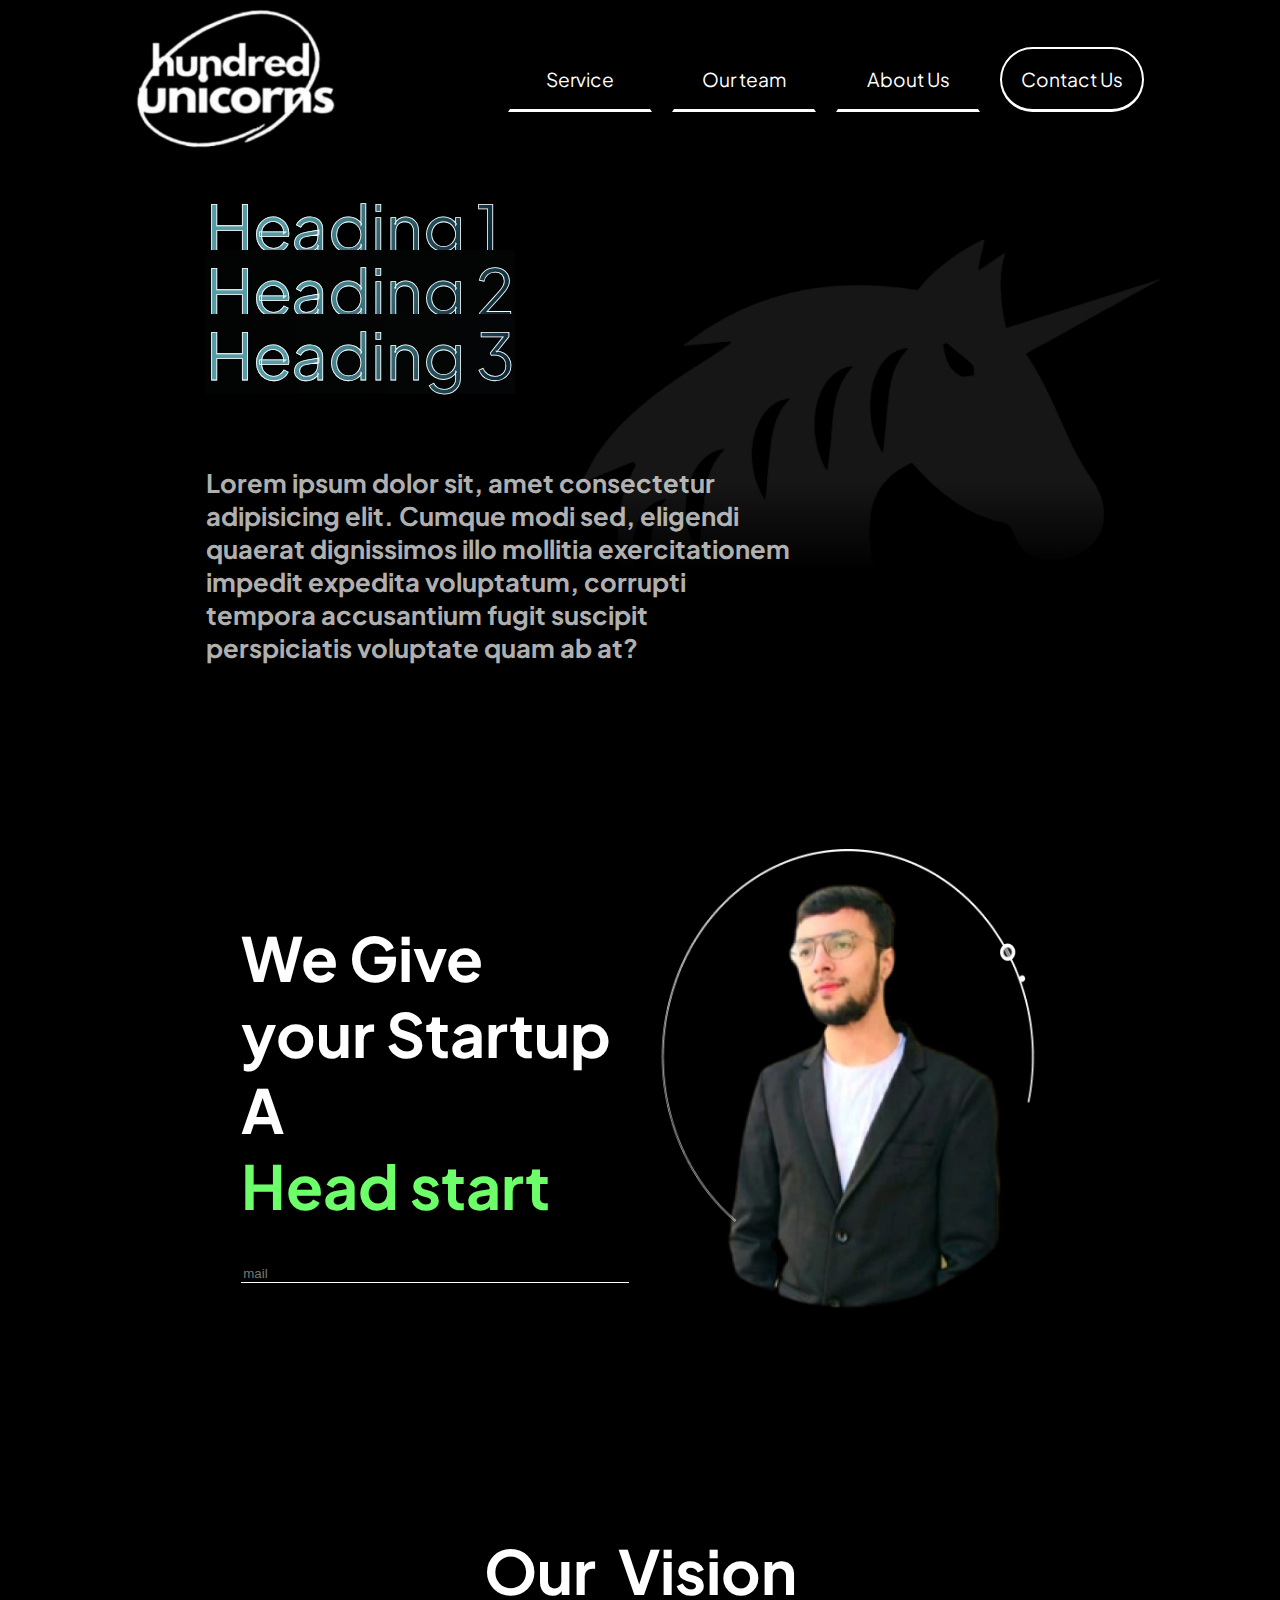
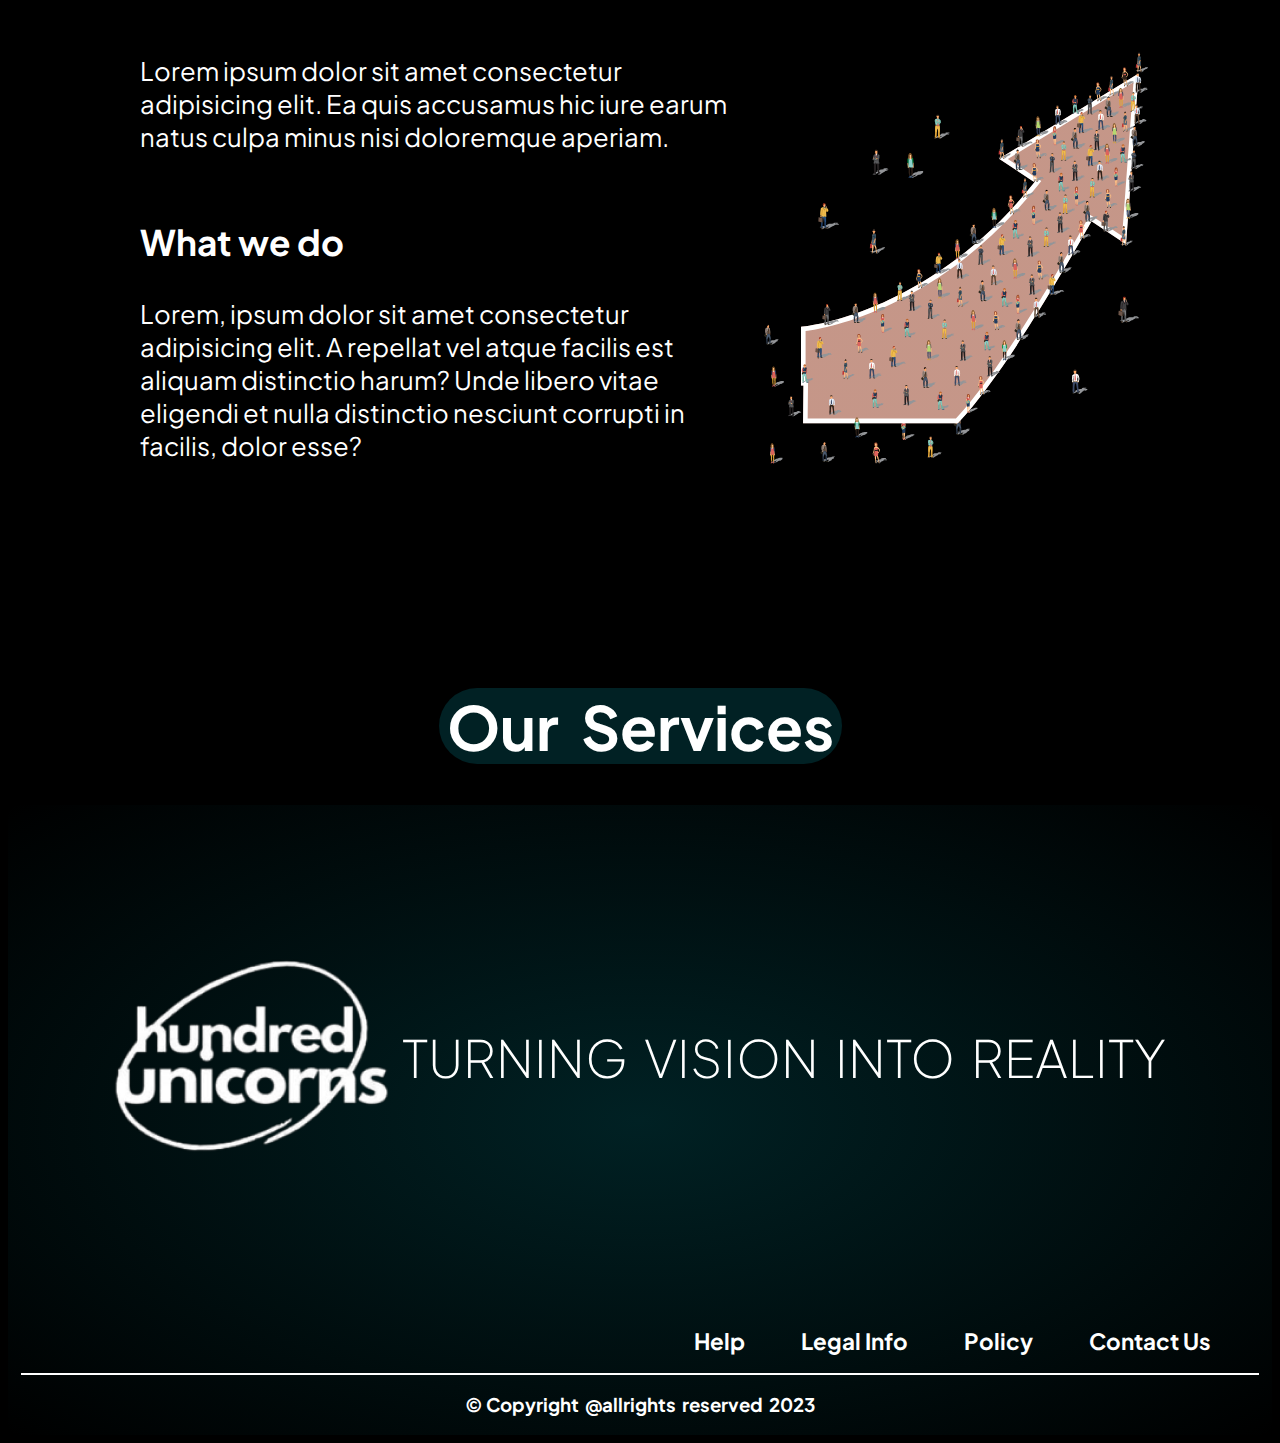
==== commit e9a5e03c: "save" ====
--- a/index.html
+++ b/index.html
@@ -3,10 +3,8 @@
 
 <head>
     <meta charset="UTF-8">
-    <meta name="viewport" content="width=device-width, initial-scale=0.1">
-    <title>Hundred Unicorns</title>
-
-
+    <meta name="viewport" content="width=device-width, initial-scale=1.0">
+    <title>Document</title>
 
     <link rel="stylesheet"
         href="https://fonts.googleapis.com/css2?family=Plus Jakarta Sans:wght@400;500;600;700&display=swap">
@@ -14,9 +12,11 @@
     <link rel="stylesheet" href="css/bg.css">
     <link rel="stylesheet" href="css/nav.css">
     <link rel="stylesheet" href="css/main-unicorn.css">
-    <!-- <link rel="stylesheet" href="css/main-book.css"> -->
+    <link rel="stylesheet" href="css/main-book.css">
+    <link rel="stylesheet" href="css/main-service-updated.css">
+
     <link rel="stylesheet" href="css/main-vision.css">
-    <link rel="stylesheet" href="css/main-service.css">
+    <!-- <link rel="stylesheet" href="css/main-service.css"> -->
     <link rel="stylesheet" href="css/footer.css">
 </head>
 
@@ -64,9 +64,11 @@
                 <div id="unicorn-1">
                     <!-- for headings -->
                     <div id="unicorn-1-1">
-                        <h1>Heading 1</h1>
-                        <h1>Heading 2</h1>
-                        <h1>Heading 3</h1>
+                        <span>Heading 1</span>
+                        <br>
+                        <span>Heading 2</span>
+                        <br>
+                        <span>Heading 3</span>
                     </div>
                     <!-- para below heading -->
                     <div id="unicorn-1-2">
@@ -78,9 +80,17 @@
                 <!-- <img src="public/unicorn@2x.png" alt=""> -->
             </div>
         </section>
-
-        <!-- here is the book section -->
-
+        <section id="book">
+            <div id="book-1">
+                <h1 class="startup">We Give<br>
+                    your Startup<br>
+                    A<br>
+                    <span>Head start</span>
+                </h1>
+                <input type="email" placeholder="mail">
+            </div>
+            <img class="book-img" src="./public/Head Person.png">
+        </section>
         <section id="vision">
             <h1>
                 Our &nbsp;Vision
@@ -92,7 +102,7 @@
                     <br><br><br>
                     <h3 class="what-we-do">What we do</h3>
                     <br>
-
+    
                     Lorem, ipsum dolor sit amet consectetur adipisicing elit. A repellat vel atque facilis est aliquam
                     distinctio harum? Unde libero vitae eligendi et nulla distinctio nesciunt corrupti in facilis, dolor
                     esse?
@@ -100,26 +110,12 @@
                 <img src="./public/arrow-svg.svg" alt="">
             </div>
         </section>
-
         <section id="service">
             <h1>
-                Our &nbsp;Services
+                <a href="">Our &nbsp;Services</a>
             </h1>
-            <div id="service-flex">
-                <div id="service-1">
-                    Lorem ipsum dolor sit amet consectetur adipisicing elit. Ea quis accusamus hic iure earum natus
-                    culpa minus nisi doloremque aperiam.
-                    <br><br><br>
-                    <h3 class="what-we-do">What we do</h3>
-                    <br>
-
-                    Lorem, ipsum dolor sit amet consectetur adipisicing elit. A repellat vel atque facilis est aliquam
-                    distinctio harum? Unde libero vitae eligendi et nulla distinctio nesciunt corrupti in facilis, dolor
-                    esse?
-                </div>
-                <img src="./public/arrow-svg.svg" alt="">
-            </div>
         </section>
+        
     </main>
 
     <footer>
@@ -136,9 +132,8 @@
                 <a href="">Contact Us</a>
             </div>
         </div>
+        <h3>&copy; Copyright &nbsp;@allrights &nbsp;reserved &nbsp;2023</h3>
     </footer>
-
-
 </body>
 
 </html>--- a/css/bg.css
+++ b/css/bg.css
@@ -1,7 +1,20 @@
 body{
     /* background:#696969; */
-    background:#fff;
+    background:#000;
 
     /* please do not remove this margin */
     /* margin:0px; */
+}
+
+main{
+    display:flex;
+    flex-direction: column;
+    gap:20vh;
+    /* gap:20px; */
+}
+
+@media screen and (max-width:1023px){
+    main{
+        gap:12vh;
+    }
 }--- a/css/nav.css
+++ b/css/nav.css
@@ -49,11 +49,11 @@
     align-items: center;
     flex-wrap: nowrap;
     justify-content: center;
-    color: black;
+    color: #fff;
     text-decoration: none;
     font-family: Plus Jakarta Sans;
 
-    border-bottom: 3px solid #000;
+    border-bottom: 3px solid #fff;
 
     transition-property: color, background-color, border-color, text-decoration-color, fill, stroke;
     transition-timing-function: cubic-bezier(0.4, 0, 0.2, 1);
@@ -61,20 +61,20 @@
 }
 
 .nav-item {
-    border: 2px dashed #fff;
-    border-bottom: 3px solid #000;
+    border: 2px dashed #000;
+    border-bottom: 3px solid #fff;
 }
 
 .nav-item:hover,
 .nav-item:focus {
-    border: 2px dashed #000;
-    border-bottom: 3px solid #000;
+    border: 2px dashed #fff;
+    border-bottom: 3px solid #fff;
 }
 
 #contact-us-nav {
     width: 170px;
     border-radius: 9999px;
-    border: 2px solid #000;
+    border: 2px solid #fff;
     transition-property: color, background-color, border-color, text-decoration-color, fill, stroke;
     transition-timing-function: cubic-bezier(0.4, 0, 0.2, 1);
     transition-duration: 150ms;
@@ -82,10 +82,10 @@
 
 #contact-us-nav:hover,
 #contact-us-nav:focus {
-    border: 2px solid #fff;
-    border-bottom:3px solid #fff;
-    background: #000;
-    color: #fff;
+    border: 2px solid #000;
+    border-bottom:3px solid #000;
+    background: #fff;
+    color: #000;
 }
 
 .menu {
@@ -95,7 +95,7 @@
 .line {
     stroke-width: 6;
     stroke-linecap: round;
-    stroke: #000;
+    stroke: #fff;
     transition: all 500ms;
 }
 
@@ -112,7 +112,7 @@
 }
 
 .menu .line {
-    stroke: #000;
+    stroke: #fff;
 }
 
 .menu .top1 {
@@ -133,7 +133,7 @@
 }
 
 
-@media screen and (max-width:1024px) {
+@media screen and (max-width:1023px) {
     .menu {
         align-self: center;
         display: flex;
@@ -141,7 +141,7 @@
         align-items: center;
         height: 40px;
         width: fit-content;
-        border: 2px solid #000;
+        border: 2px solid #fff;
         width: 50px;
         border-radius: 9999px;
     }
@@ -165,12 +165,12 @@
 #menu-phone {
     /* width:100%; */
     box-sizing: border-box;
-    border: 2px solid #000;
+    border: 2px solid #ffff;
     text-align: left;
     /* padding: 0px 8px; */
     border-radius: 20px;
     /* display: flex; */
-    color: #000;
+    color: #ffff;
     flex-direction: column;
     font-family: Plus Jakarta Sans;
     transition: transform,display ease-in 0.3s;
@@ -178,7 +178,7 @@
 }
 
 #menu-phone>a {
-    color: #000;
+    color: #ffff;
     width:100%;
     /* align-self:center; */
     text-align:center;
@@ -192,19 +192,19 @@
 
 #menu-phone > a:hover{
     font-size:1.18rem;
-    color:#fff;
+    color:#000;
 
 }
 
 
 
 .menu-item-bottom {
-    border-bottom:2px solid #000;
+    border-bottom:2px solid #fff;
 }
 
 .menu-item-bottom:hover{
-    background: #696969;
-    color:#fff
+    background: #beacac;
+    color:#000
 }
 
 #contact-menu{
@@ -216,14 +216,14 @@
     transition-property: color, background-color, border-color, text-decoration-color, fill, stroke;
     transition-timing-function: cubic-bezier(0.4, 0, 0.2, 1);
     transition-duration: 150ms;
-    color:#fff;
+    color:#000;
 }
 
 #contact-menu:hover,
 #contact-menu:focus {
     /* border: 2px solid #fff; */
-    background: #000;
-    color: #fff;
+    background: #fff;
+    color: #000;
 }
 
 .display-toggle-on{
--- a/css/main-unicorn.css
+++ b/css/main-unicorn.css
@@ -9,8 +9,9 @@
     background-position: center;
     background-clip: content-box;
     /* background-blend-mode: difference; */
-    height:600px;
+    /* height:600px; */
     margin-left:15%;
+    margin-top:2vh;
 }
 
 #unicorn > div{
@@ -31,15 +32,31 @@
     font-family: Plus Jakarta Sans;
 }
 
-#unicorn-1-1  h1{
-    margin:-15px 0px;
-    /* color:red; */
+#unicorn-1-1{
+    padding-top:14px;
+}
+
+#unicorn-1-1  span{
+    line-height: 100%;
+    background: transparent;
     font-size:4rem;
+
+    background: linear-gradient( 118.23deg, rgba(130, 238, 253, 0.65) 29.69%, rgba(11, 120, 183, 0.23) );
+    
+    
+    /* background: linear-gradient(to right, #0096c7, #623CEA); */
+    background-clip: text;
+    -webkit-background-clip: text;
+    -webkit-text-fill-color: transparent;
+    backdrop-filter: blur(75px);
+    -webkit-text-stroke: 0.8px #fffefe;
     
 }
 
 #unicorn-1-2{
     font-size:1.6rem;
+    color:rgba(255, 255, 255, 0.71);
+    font-weight:bolder
     
 }
 
@@ -57,7 +74,7 @@
         font-size:1.1rem;
     }
 
-    #unicorn-1-1  h1{
+    #unicorn-1-1  span{
         /* color:red; */
         font-size:2.5rem;
         
--- a/css/main-book.css
+++ b/css/main-book.css
@@ -1,122 +1,72 @@
-#book {
-    font-family: Plus Jakarta Sans;
-    height: 700px;
-    display: flex;
-    align-items: center;
+#book{
+    display:flex;
     justify-content: center;
-    gap: 20%;
-    margin-left:-20%;
+    align-items:center;
+    gap:2vw;
     flex-wrap:wrap;
+    padding:0px 12px;
+    box-sizing: border-box;
 
-    display:none;
 }
 
-#book-1 {
-    padding:6px 8px;
-    display: flex;
-    flex-direction: column;
-    gap: 20px;
+#book .startup{
+    font-family: 'Plus Jakarta Sans', sans-serif;
+    font-size: 3.8rem;
 }
 
-#book-1>h1 {
-    font-size: 3.6rem;
-    color: #000;
+#book span{
+    color: #6CFF69;
 }
 
-#book-1>h1>span {
-    color: aquamarine;
-    font-family: 'Lucida Sans', 'Lucida Sans Regular', 'Lucida Grande', 'Lucida Sans Unicode', Geneva, Verdana, sans-serif;
+#book-1{
+    /* align-self:start; */
+    color:#fff;
 }
 
-#book-1>a {
-    color: #000;
-    text-decoration: none;
-    font-size: 1.2rem;
-    border: 2px solid hsl(0, 0%, 0%);
-    /* padding:6px 18px; */
-    /* text-align:center; */
-    display: flex;
-    justify-content: center;
-    align-items: center;
-    width: 300px;
-    height: 50px;
-    border-radius: 9999px;
-
-    transition-property: color, background-color, border-color, text-decoration-color, fill, stroke;
-    transition-timing-function: cubic-bezier(0.4, 0, 0.2, 1);
-    transition-duration: 150ms;
+#book input{
+    width: 30vw;
+    background: transparent;
+    border: transparent;
+    border-bottom: 1.5px solid white;
+    color: white;
+    align-self: end;
 }
 
-#book-1>a:hover {
-    color: #fff;
-    background-color: #000;
-    border-color: #fff;
+#book input:focus{
+    text-decoration: none;
 }
 
-#book-2{
-    /* display: block; */
-    /* align-items:center;; */
-    position: relative;
-    top:-160px;
-    /* margin-top:160px; */
-    box-sizing: border-box;
-    /* height: 500px;
-    width:600px; */
-    /* border:2px solid #fff; */
-}
-
-#book-2-1 { 
-    /* triangle */
-    top:-30px;
-    left:-70px;
-
-    position: absolute;
-}
-
-#book-2-2 {
-    /* mail */
-    top:300px;
-    left:-200px;
-    transform:scale(1.4);
-    position: absolute;
-}
-
-#book-2-3 {
-    /* arc */
-    /* top:0px; */
-    height:400px;
-    position: absolute;
-}
-
-#book-2-4 {
-    /* person */
-    top:-70px;
-    left:45px;
-    height:550px;
-    position: absolute;
+.book-img {
+    width:30vw;
+    /* height:500px; */
 }
 
 @media screen and (max-width:1024px){
     #book{
-        flex-direction:column;
-        /* gap:50%; */
-        margin-left:0%;
+        gap:60px;
     }
 
-    #book-1 > a {
-        font-size:0.8rem;
-        width:fit-content;
-        height: fit-content;
-        padding:12px;
+    #book input{
+        width:60vw;
     }
 
-    #book-1 > h1{
-        font-size:2.4rem;
-        padding:4px;
+    .book-img {
+        width:60vw;
+        max-width:300px;
     }
 
-    /* #book-2{
-        transform: scale(80%);
-    } */
+    #vision-1 {
+        /* width:100%; */
+        /* min-width: 100%; */
+        /* gap: 40px; */
+        font-size: 1.3rem;
 
-}+    }
+}
+
+/* @media screen and (max-width:550px){
+    .book-img{
+        max-width:100%;
+        width:60vw;
+    }
+} */--- a/css/main-service-updated.css
+++ b/css/main-service-updated.css
@@ -0,0 +1,62 @@
+#service {
+    /* height: 400px; 
+    /* margin-left:15%; */
+
+    font-family: Plus Jakarta Sans;
+}
+
+#service>h1 {
+    color: #fff;
+    text-align: center;
+    font-size: 3.8rem;
+
+
+}
+
+#service>h1>a {
+    color: #fff;
+    background-color:rgba(1, 60, 65, 0.553);
+    text-decoration: none;
+    padding: 0px 8px;
+    border-radius: 9999px;
+    transition-property: color, background-color, border-color, text-decoration-color, fill, stroke;
+    transition-timing-function: cubic-bezier(0.4, 0, 0.2, 1);
+    transition-duration: 150ms;
+
+    animation: blink 700ms infinite linear 0ms alternate;
+}
+
+@keyframes blink {
+    from {
+        background-coloR: rgba(1, 60, 65, 0.553);
+        color: #fff;
+    }
+    to {
+        background-coloR: rgba(11, 94, 102, 0.553);
+        color: #fff;
+    }
+}
+
+#service a:hover {
+    background: #fff;
+    color: #000;
+    animation: none;
+
+}
+
+
+@media screen and (max-width:1024px) {
+
+    #service {
+        background-size: 100%;
+        /* height: 400px; */
+        height: fit-content;
+        margin-left: 5%;
+        /* padding-top:40vh; */
+
+    }
+
+    #service>h1 {
+        font-size: 2.5rem;
+    }
+}--- a/css/main-vision.css
+++ b/css/main-vision.css
@@ -1,11 +1,12 @@
 #vision {
-    height: 400px;
+    
     /* margin-left:15%; */
 
     font-family: Plus Jakarta Sans;
 }
 
 #vision>h1 {
+    color:#fff;
     text-align: center;
     font-size: 3.8rem;
 
@@ -25,6 +26,7 @@
     display: flex;
     flex-direction: column;
     /* gap: 80px; */
+    color:#fff;
     justify-content: center;
     width: 50%;
     min-width: 600px;
@@ -36,22 +38,21 @@
     font-family: Plus Jakarta Sans;
 }
 
-#vision>div>img {
-    height: 80vh;
-}
 
 #vision>div>img {
-    height: 60vh;
+    /* height: 600px; */
+    width: 30vw;
 }
 
 .what-we-do{
     font-size:2.2rem;
     margin:0px ;
+    color:#fff;
 }
 
 @media screen and (max-width:1024px) {
     #vision-1 {
-        /* width:100%; */
+        width:100%;
         min-width: 100%;
         /* gap: 40px; */
         font-size: 1.1rem;
@@ -64,7 +65,8 @@
 
     #vision {
         background-size: 100%;
-        height: 400px;
+        /* height: 400px; */
+        height: fit-content;
         margin-left: 5%;
 
     }
@@ -74,6 +76,8 @@
     }
 
     #vision>div>img {
-        height: 60vh;
+        /* height: 360px; */
+        width:60vw;
+        max-width:300px;
     }
 }--- a/css/main-service.css
+++ b/css/main-service.css
@@ -1,12 +1,12 @@
 #service {
-    height: 600px;
+    /* height: 400px; 
     /* margin-left:15%; */
-    margin-top:480px;
 
     font-family: Plus Jakarta Sans;
 }
 
 #service>h1 {
+    color:#fff;
     text-align: center;
     font-size: 3.8rem;
 
@@ -34,15 +34,13 @@
     box-sizing: border-box;
     font-size: 1.6rem;
 
+    color:#fff;
     font-family: Plus Jakarta Sans;
 }
 
-#service>div>img {
-    height: 80vh;
-}
 
 #service>div>img {
-    height: 600px;
+    width:30vw;
 }
 
 .what-we-do{
@@ -52,7 +50,7 @@
 
 @media screen and (max-width:1024px) {
     #service-1 {
-        /* width:100%; */
+        width:100%;
         min-width: 100%;
         /* gap: 40px; */
         font-size: 1.1rem;
@@ -65,9 +63,10 @@
 
     #service {
         background-size: 100%;
-        height: 400px;
-        /* margin-top:200px; */
+        /* height: 400px; */
+        height:fit-content;
         margin-left: 5%;
+        /* padding-top:40vh; */
 
     }
 
@@ -76,6 +75,7 @@
     }
 
     #service>div>img {
-        height: 400px;
+        width:60vw;
+        max-width:300px;
     }
 }--- a/css/footer.css
+++ b/css/footer.css
@@ -3,27 +3,41 @@
     flex-direction: column;
     /* justify-content: center; */
     align-items: center;
-    padding-top: 400px;
+    /* padding-top: 400px; */
 
+    /* background:red; */
+    border-radius:12px;
+
+    /* background-color: rgba(138, 213, 218, 0.45);
+    backdrop-filter: blur(100%); */
+    background: radial-gradient(at center, rgba(1, 60, 65, 0.553), #000);
+    /* background-image:radial-gradient(at center, rgba(138, 213, 218, 0.45) 1%, #000 99%); */
     font-family: Plus Jakarta Sans;
+    color:#fff;
+
 }
 
 #foot-center>h1 {
     font-size: 3.2rem;
-    color: #000;
+    color: #fff;
     text-transform: uppercase;
     text-align: center;
     font-weight: lighter;
 }
 
 #foot-center {
+    background: transparent;
     display: flex;
     justify-content: center;
     gap: 12px;
     flex-wrap: wrap;
     align-items: center;
 
-    padding-bottom: 200px;
+    /* padding-bottom: 200px; */
+}
+
+#foot-center{
+    padding:17vh 0vh;
 }
 
 #footer-bottom {
@@ -36,6 +50,8 @@
     /* gap: 10px; */
     flex-direction: row;
     justify-content: end;
+
+    border-bottom: 2px solid #fff;
 }
 
 #footer-menu {
@@ -54,10 +70,33 @@
 }
 
 #footer-menu>a {
-    padding: 4px 8px;
+    padding: 18px 8px;
     margin-right: 40px;
+    font-weight:bold;
     /* border:1px solid #000; */
-    color: #000;
+    color: #fff;
     font-size: 1.4rem;
     text-decoration: none;
+}
+
+footer > h3{
+    text-align:center;
+}
+
+@media screen and (max-width:1023px){
+    #foot-center{
+        padding:10vh 0vh;
+    }
+
+    #footer-menu>a{
+        font-size:1rem;
+    } 
+
+    #foot-center>h1{
+        font-size:1.8rem;
+    }
+
+    #foot-center > img{
+        width:30vw;
+    }
 }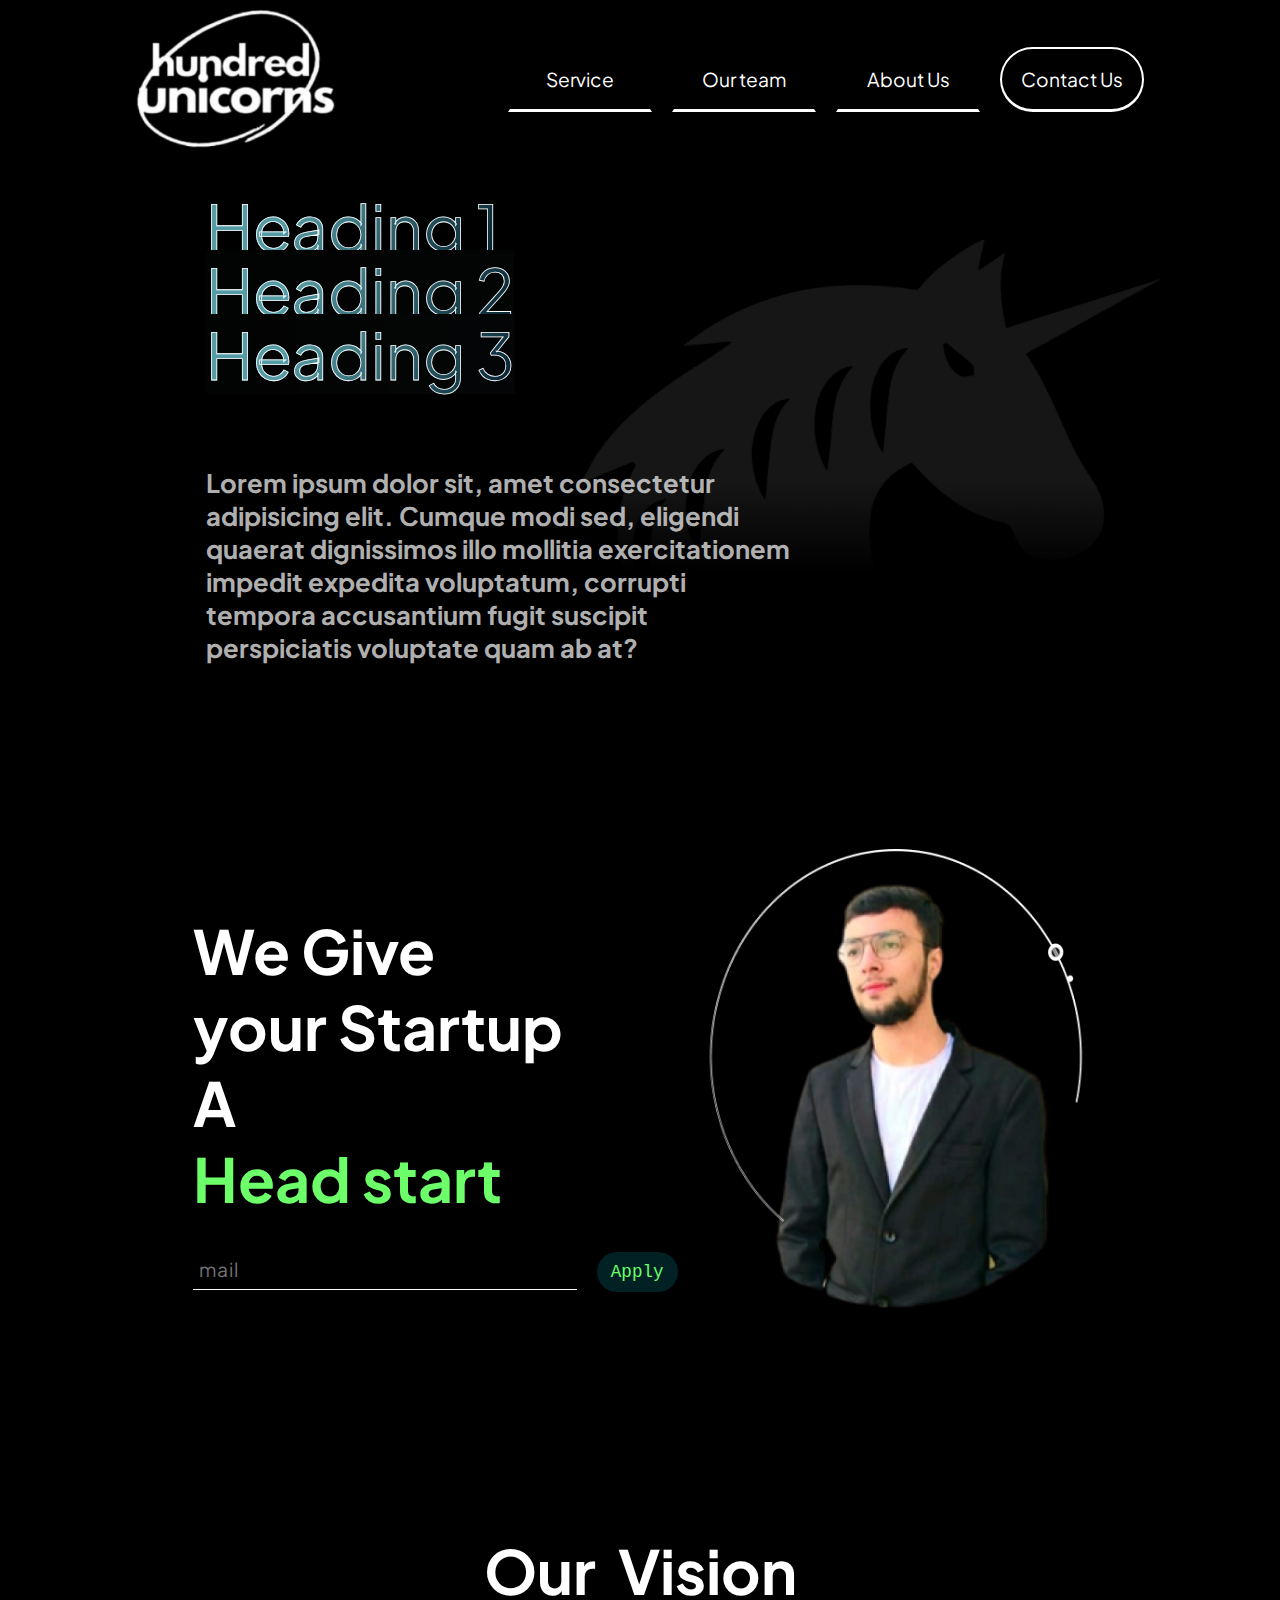
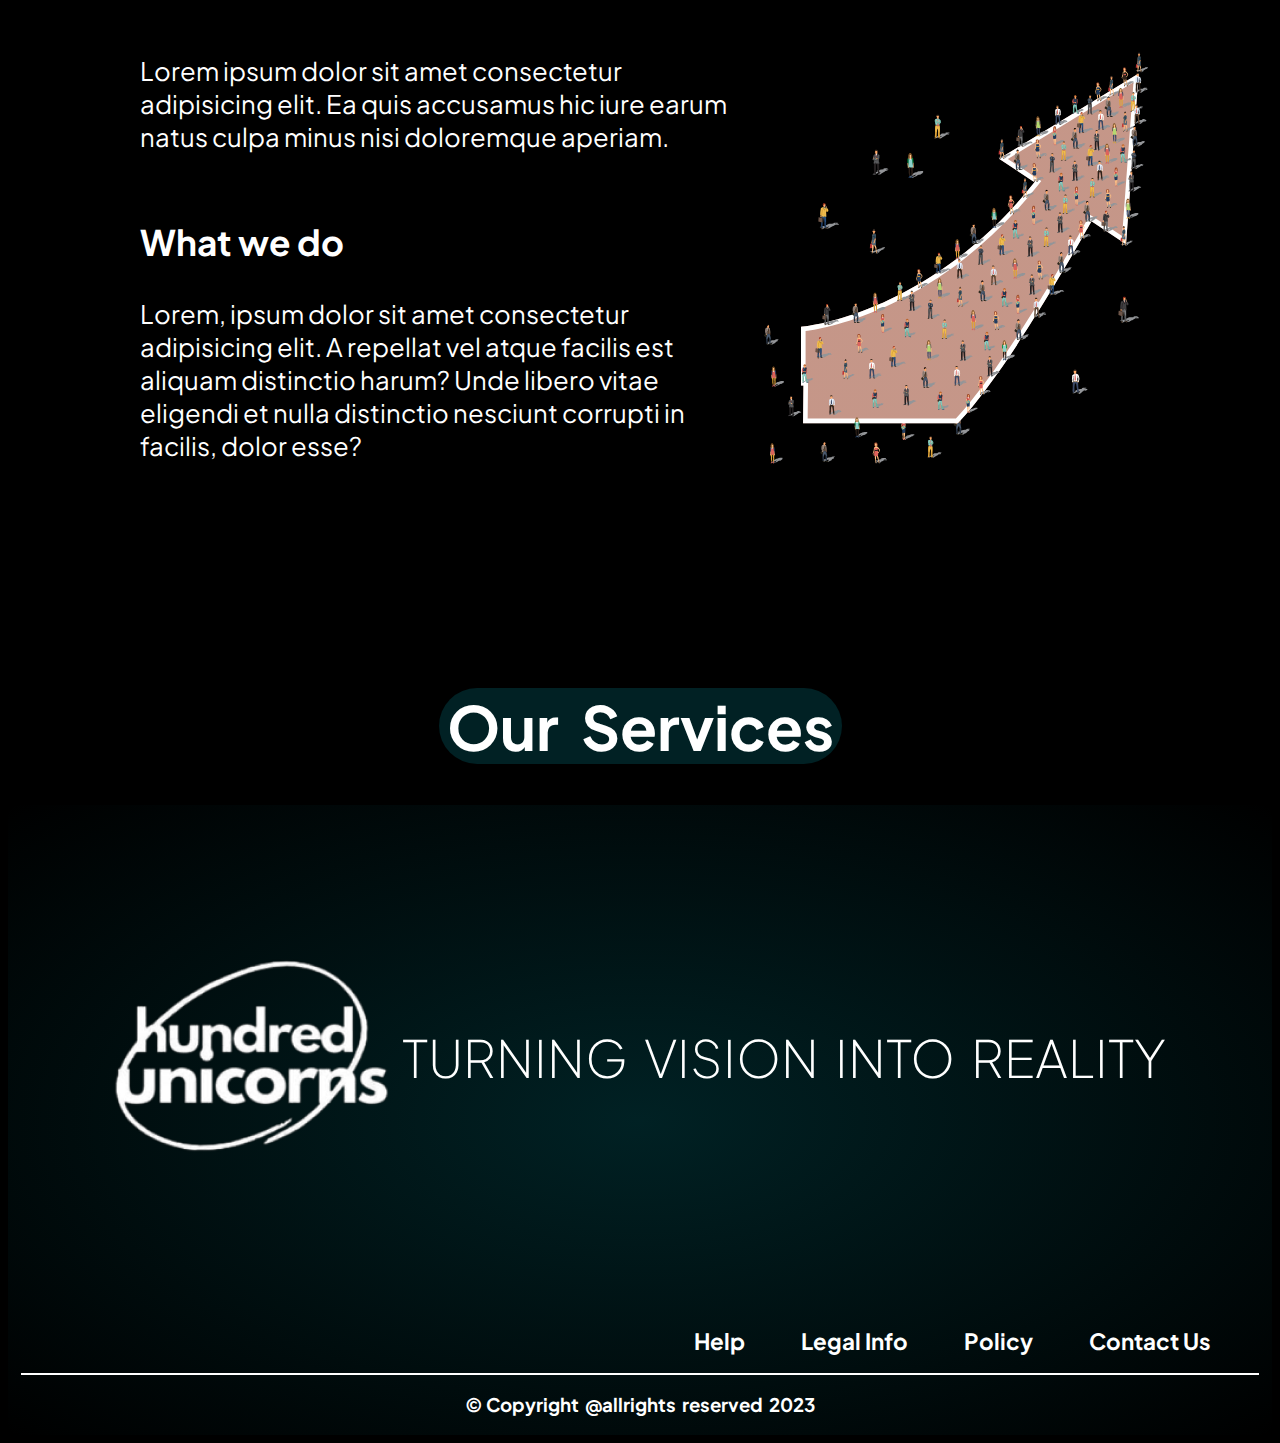
==== commit 16a9b6a8: "save" ====
--- a/index.html
+++ b/index.html
@@ -88,6 +88,8 @@
                     <span>Head start</span>
                 </h1>
                 <input type="email" placeholder="mail">
+                &nbsp;&nbsp;&nbsp;
+                <a id="btn-mail">Apply</a>
             </div>
             <img class="book-img" src="./public/Head Person.png">
         </section>
--- a/css/main-book.css
+++ b/css/main-book.css
@@ -25,15 +25,39 @@
 
 #book input{
     width: 30vw;
+    font-size:1.2rem;
+    padding-bottom:8px;
+    padding-left:6px;
+    box-sizing: border-box;
+    letter-spacing: 0.05em;
     background: transparent;
     border: transparent;
     border-bottom: 1.5px solid white;
     color: white;
     align-self: end;
+    font-family: Plus Jakarta Sans;
 }
 
 #book input:focus{
+    outline:none;
     text-decoration: none;
+
+}
+
+#book #btn-mail{
+    font-family: monospace;
+    border-radius:9999px;
+    cursor:pointer;
+    border:2px solid transparent;
+    font-size: 1.1rem;
+    color:#6CFF69;
+    padding:8px 12px;
+    background-color: rgba(1, 60, 65, 0.553);
+}
+
+#book #btn-mail:hover{
+    background-color: #fff;
+    color:rgba(10, 57, 61, 0.553);
 }
 
 .book-img {
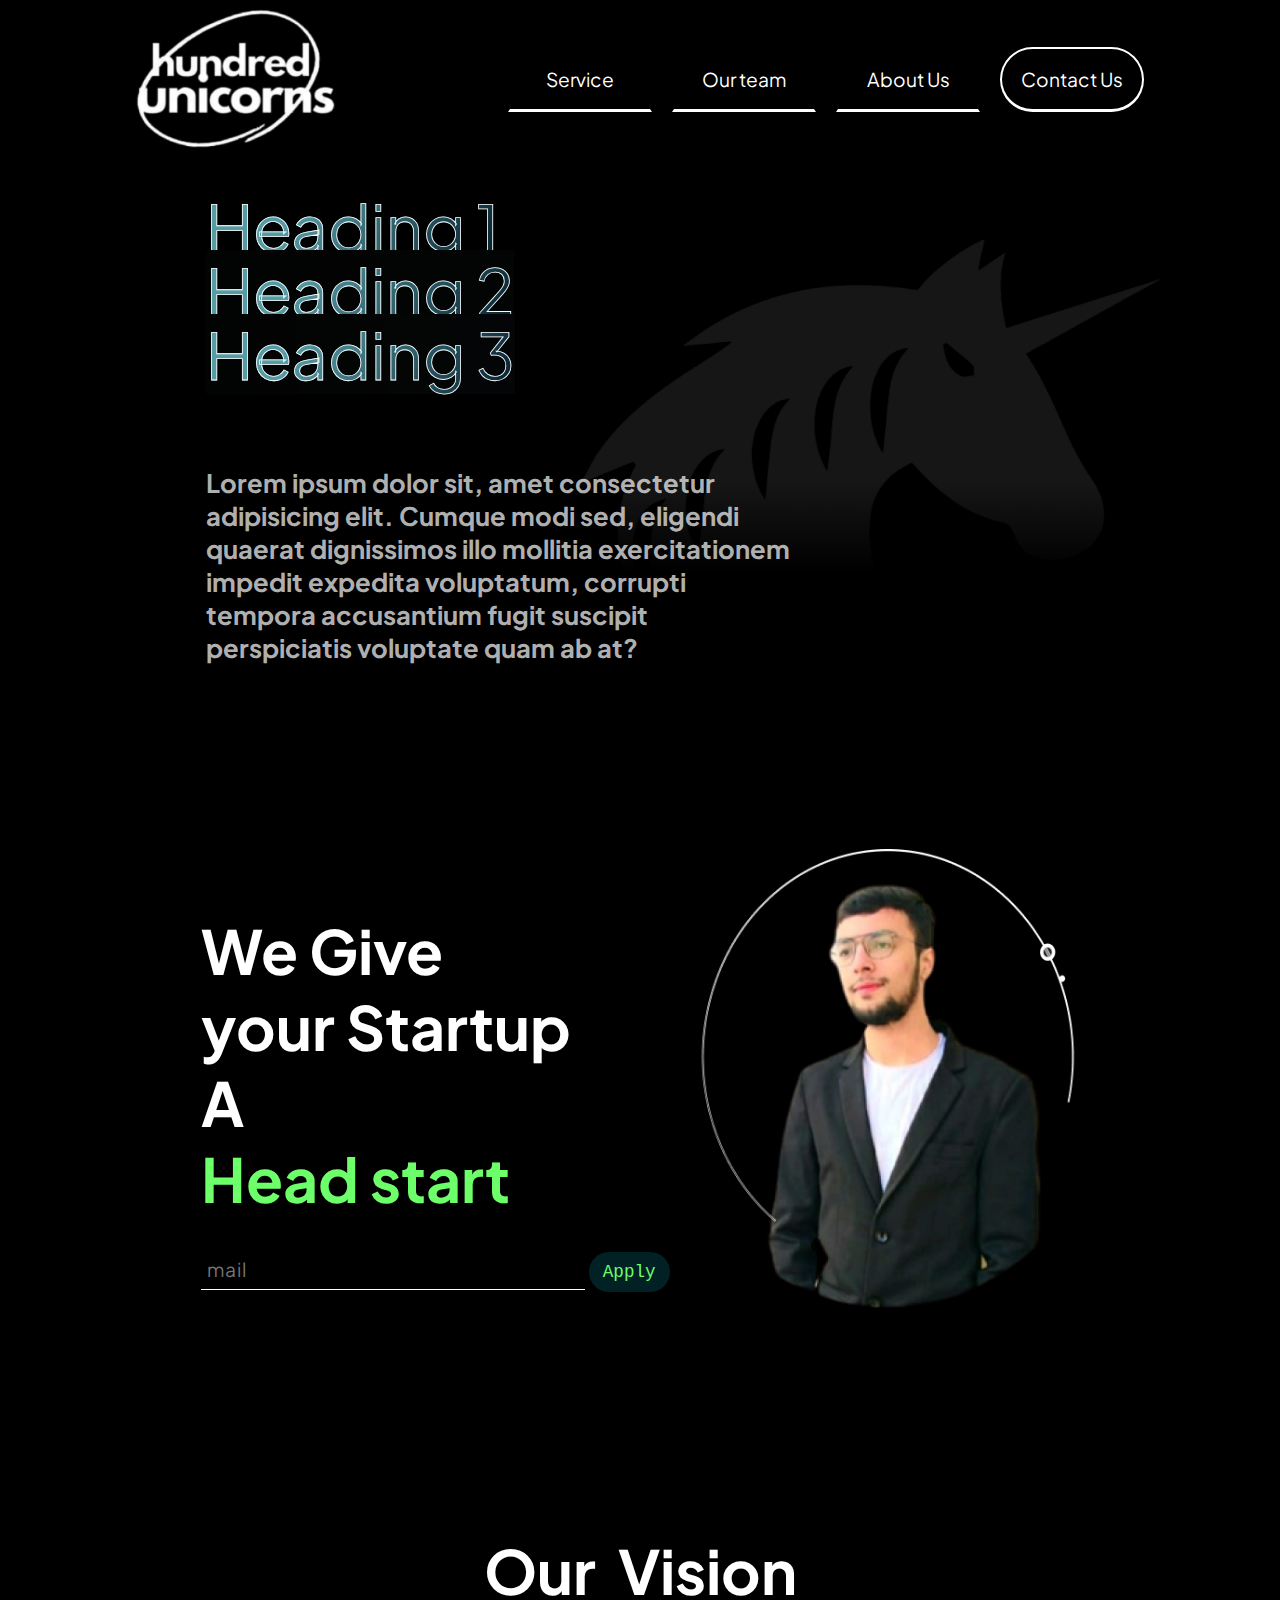
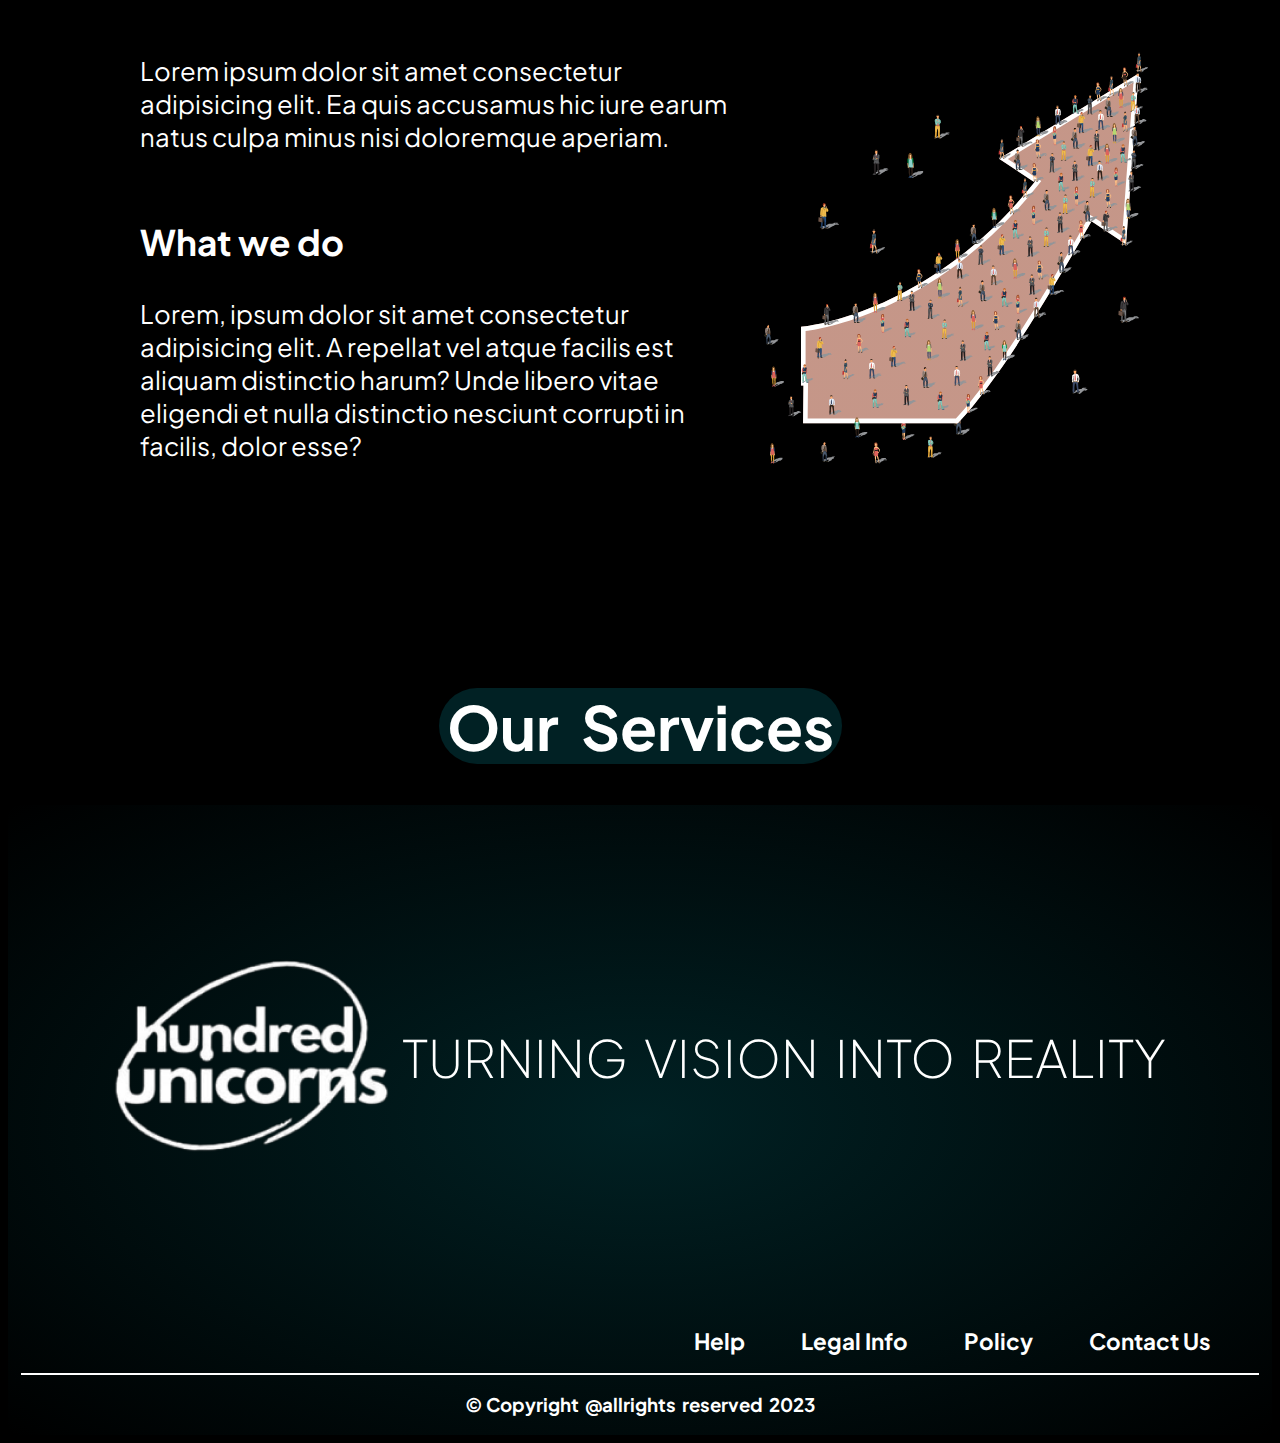
==== commit 43b99a5a: "save" ====
--- a/index.html
+++ b/index.html
@@ -87,9 +87,11 @@
                     A<br>
                     <span>Head start</span>
                 </h1>
-                <input type="email" placeholder="mail">
-                &nbsp;&nbsp;&nbsp;
-                <a id="btn-mail">Apply</a>
+                <div>
+                    <input type="email" placeholder="mail">
+                    <a id="btn-mail">Apply</a>
+                </div>
+
             </div>
             <img class="book-img" src="./public/Head Person.png">
         </section>
--- a/css/main-book.css
+++ b/css/main-book.css
@@ -45,6 +45,8 @@
 }
 
 #book #btn-mail{
+    height:fit-content;
+    width:fit-content;
     font-family: monospace;
     border-radius:9999px;
     cursor:pointer;
@@ -64,6 +66,8 @@
     width:30vw;
     /* height:500px; */
 }
+
+
 
 @media screen and (max-width:1024px){
     #book{
@@ -88,9 +92,15 @@
     }
 }
 
-/* @media screen and (max-width:550px){
-    .book-img{
-        max-width:100%;
-        width:60vw;
+@media screen and (max-width:340px){
+    #book-1 #btn-mail{
+        /* display: flex;
+        flex-wrap:wrap;
+        justify-content: flex-start;
+        align-items: start; */
+        /* gap:6px; */
+        display: block;
+        margin-top:6px;
     }
-} */+}
+
